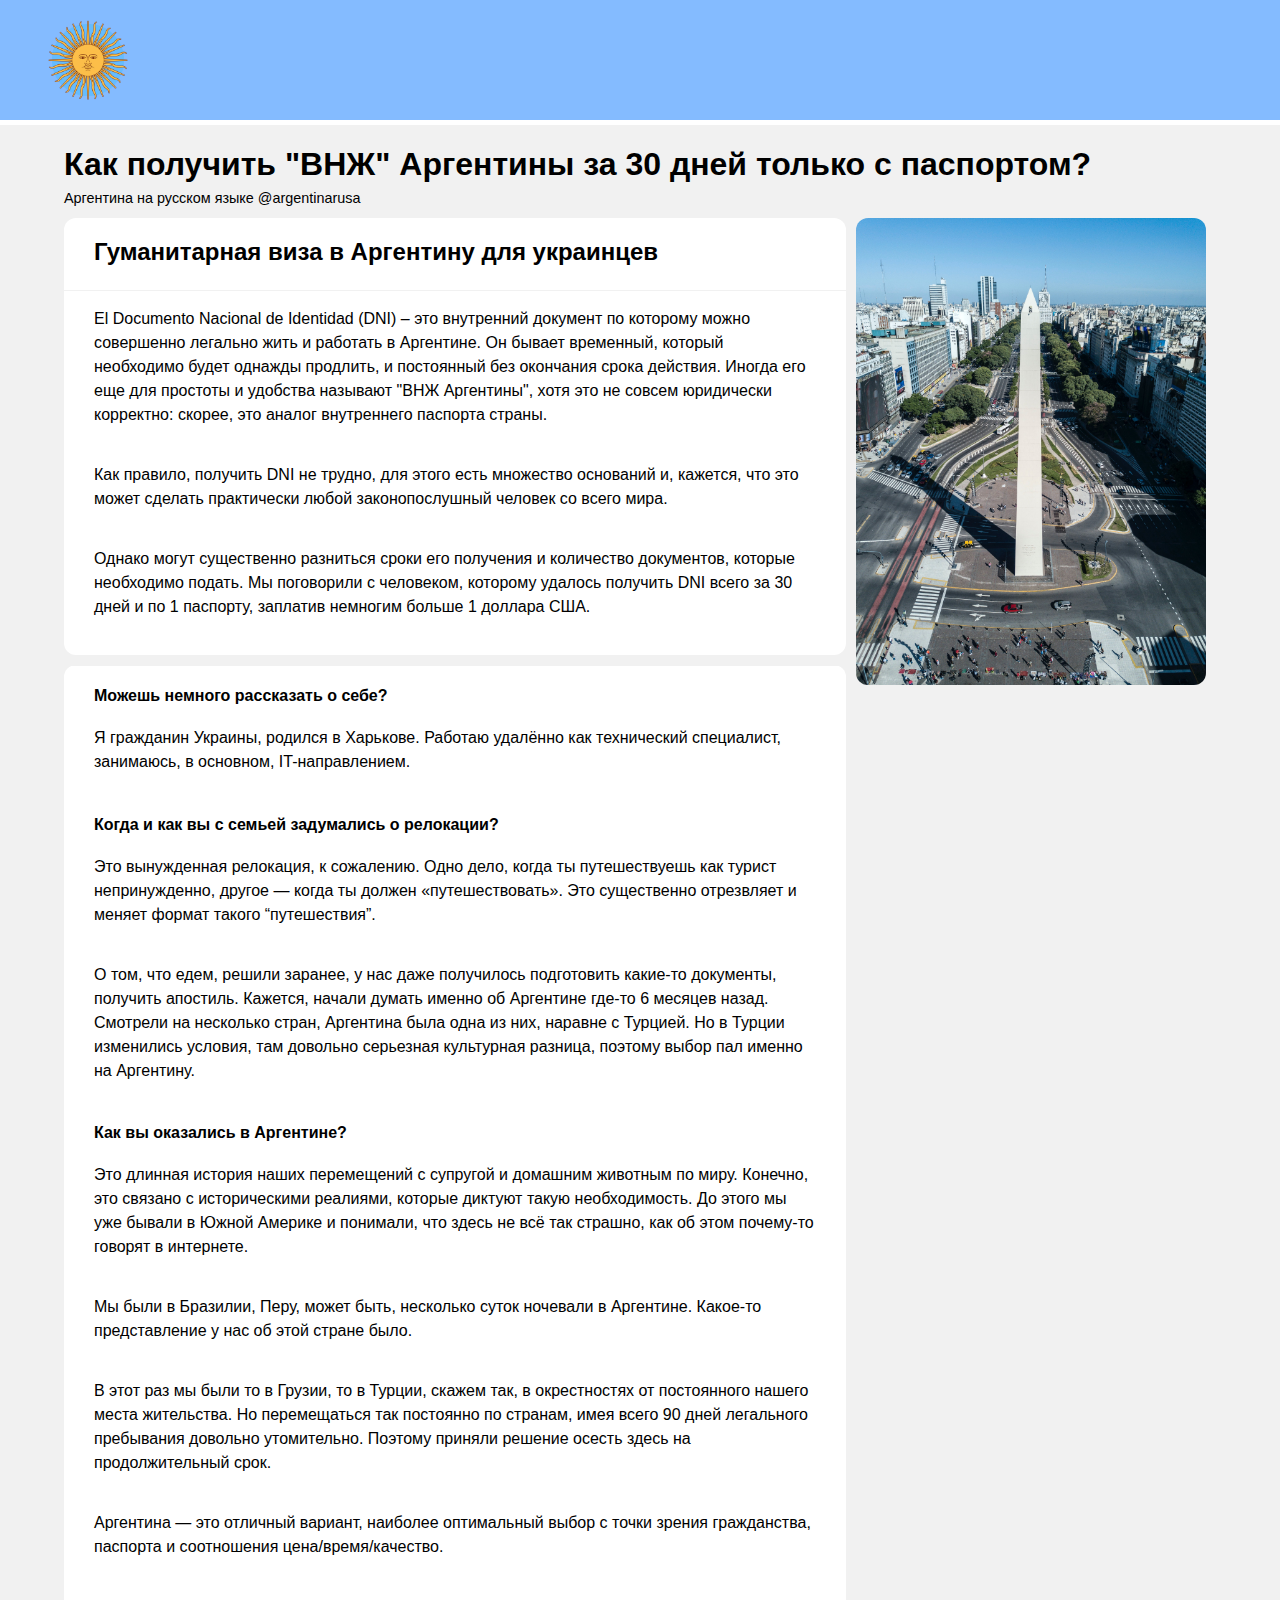
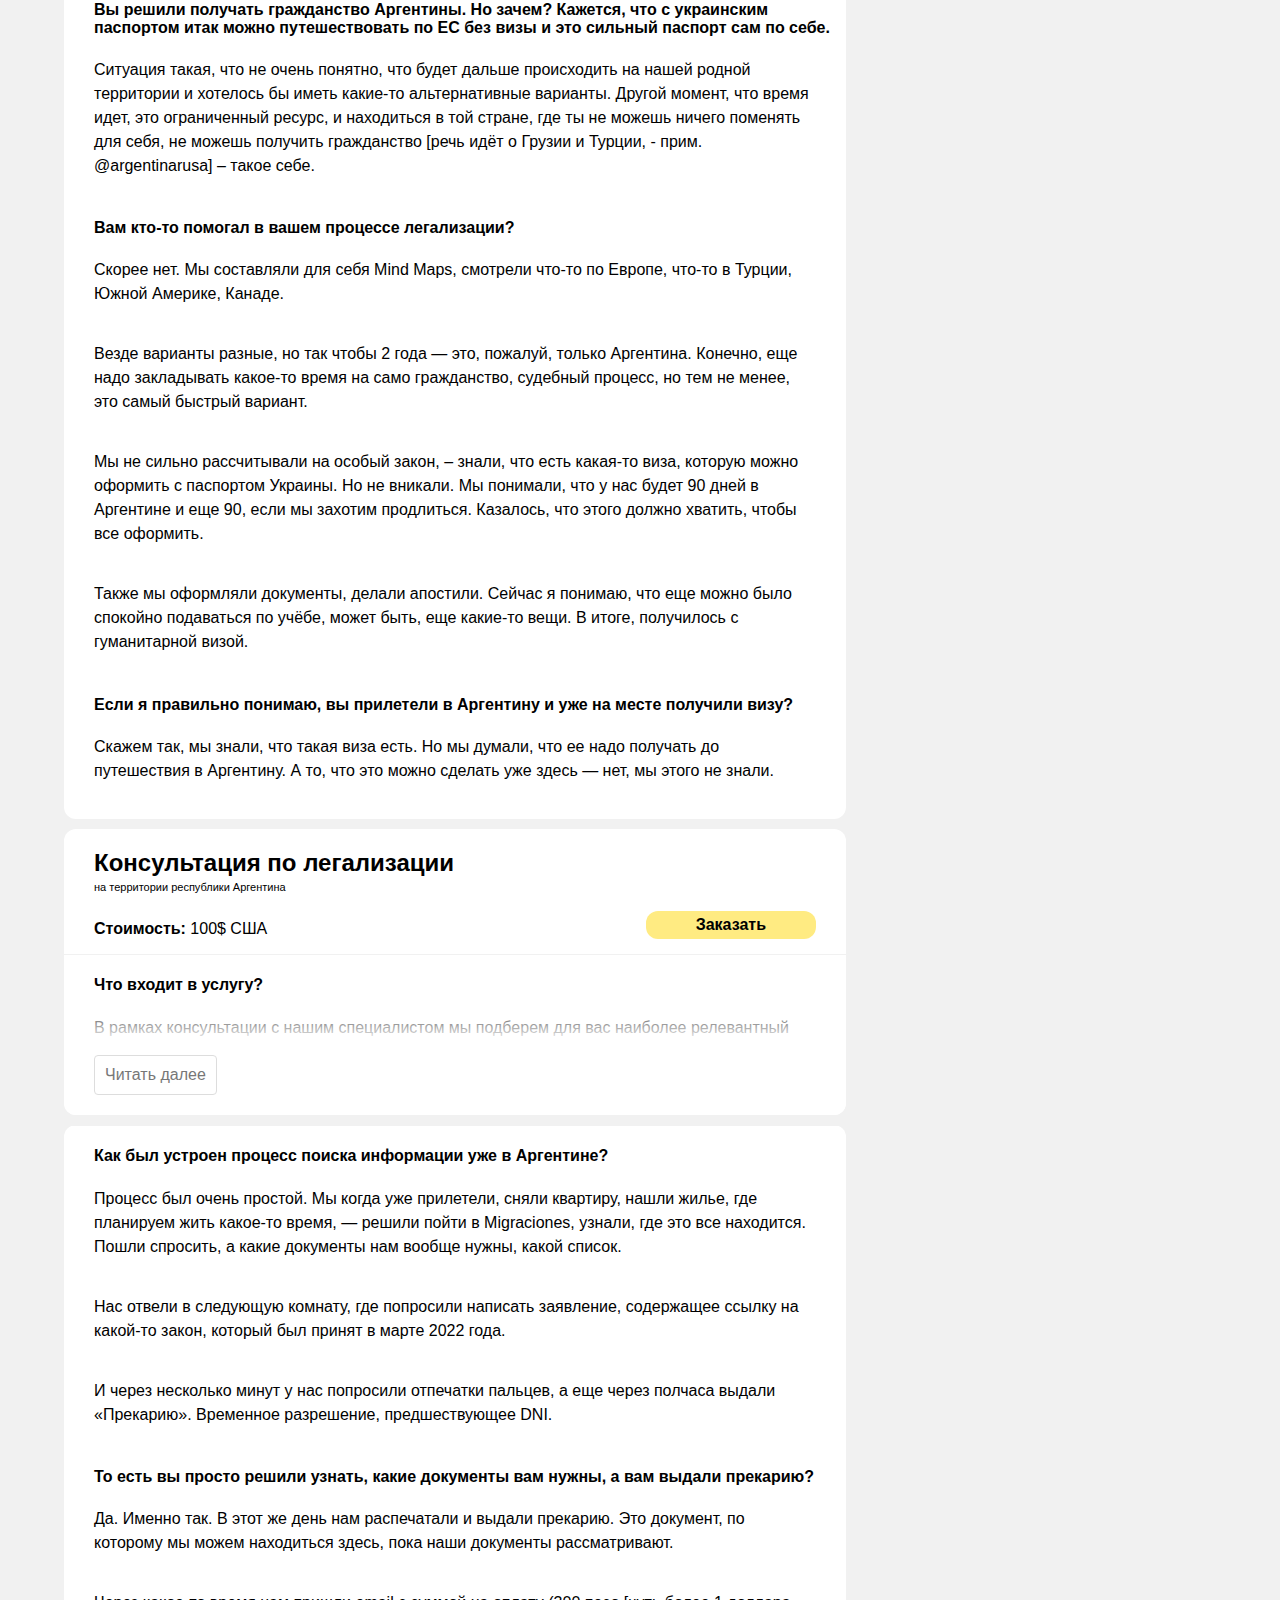
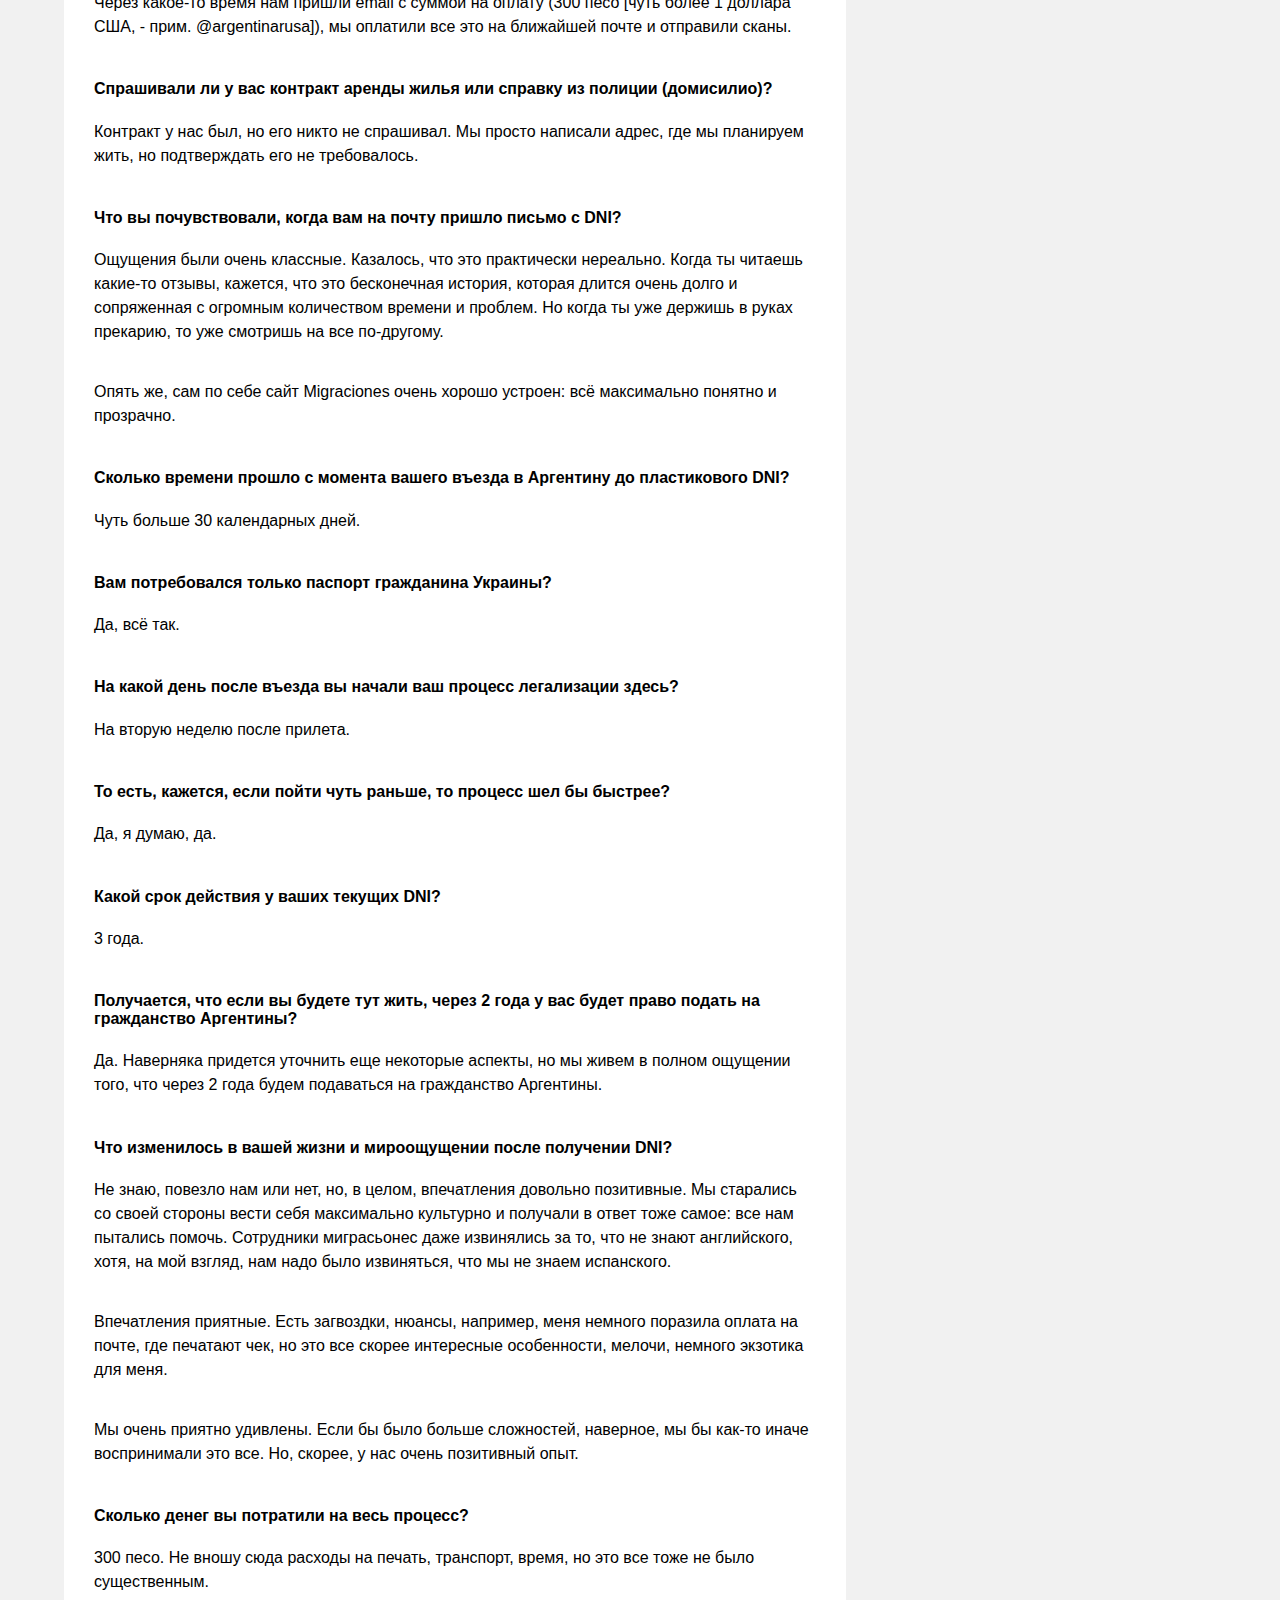
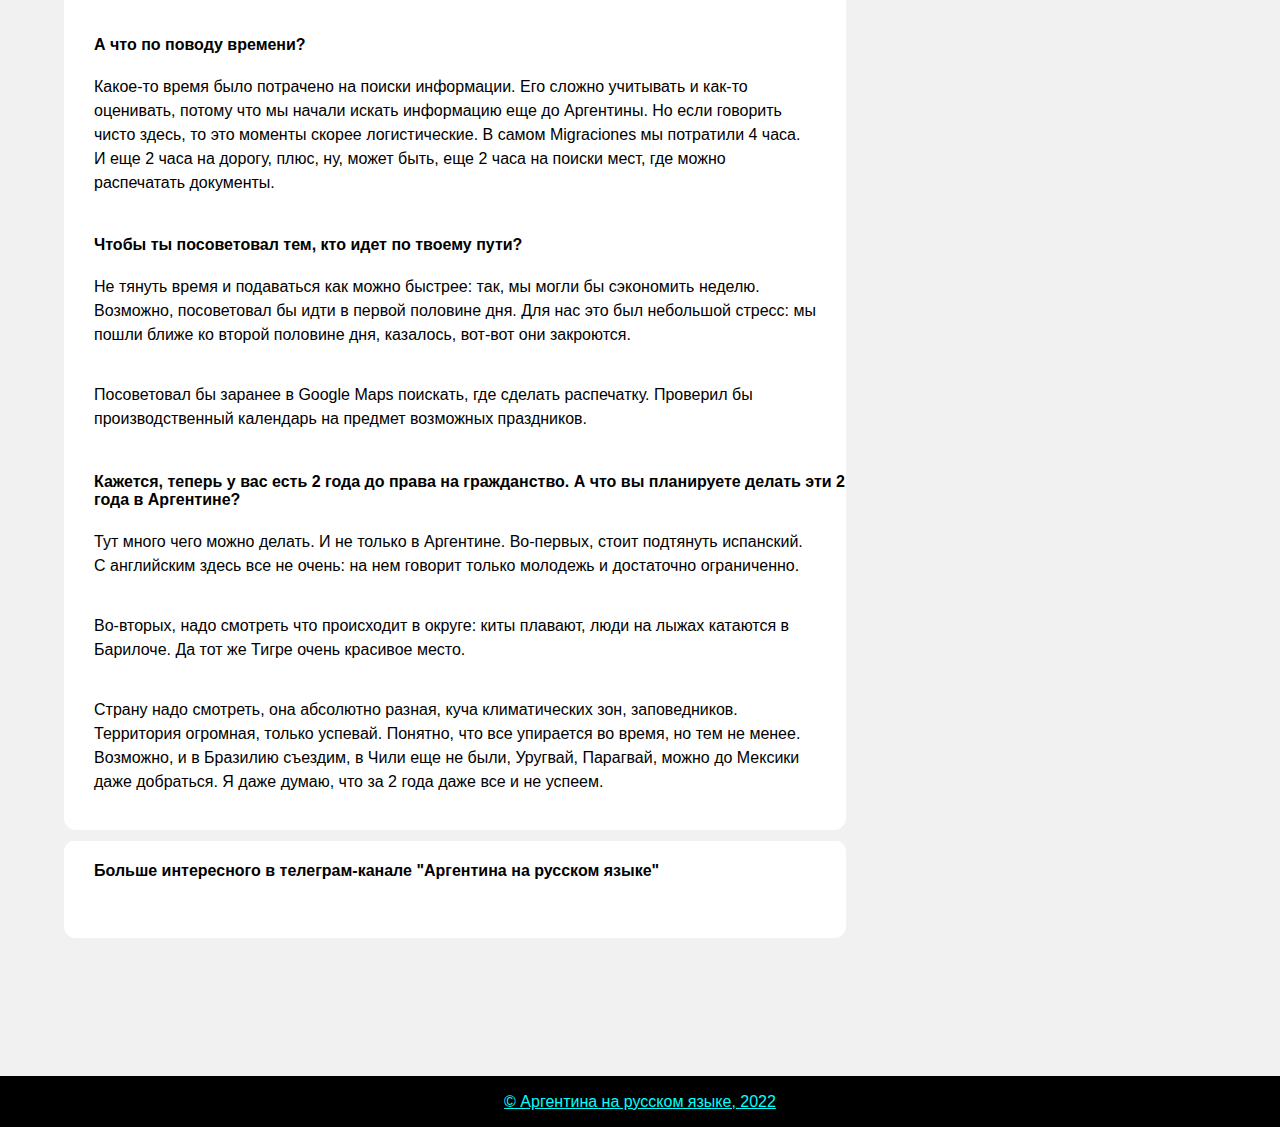
==== gumanitarnaya_visa_ukraina_argentina.html @ ec731e65 "Add files via upload" ====
<!DOCTYPE html>
<html lang="ru">
<head>
    <meta charset="UTF-8">
    <meta name="viewport" content="width=device-width, initian-scale=1.0">
    <meta name="description" content="Юридические услуги в Аргентине">
    <meta name="keywords" content="Аргентина, адвокат, гражданство, rentista">
    <title>Аргентина на русском языке: юридические услуги в Аргентине</title>
    <link rel="stylesheet" href="style.css">
    <link type="image/x-icon" href="img/favicon.ico" rel="shortcut icon">

    <!-- Yandex.Metrika counter -->
<script type="text/javascript" >
    (function(m,e,t,r,i,k,a){m[i]=m[i]||function(){(m[i].a=m[i].a||[]).push(arguments)};
    m[i].l=1*new Date();
    for (var j = 0; j < document.scripts.length; j++) {if (document.scripts[j].src === r) { return; }}
    k=e.createElement(t),a=e.getElementsByTagName(t)[0],k.async=1,k.src=r,a.parentNode.insertBefore(k,a)})
    (window, document, "script", "https://mc.yandex.ru/metrika/tag.js", "ym");
 
    ym(89564029, "init", {
         clickmap:true,
         trackLinks:true,
         accurateTrackBounce:true
    });
 </script>
 <noscript><div><img src="https://mc.yandex.ru/watch/89564029" style="position:absolute; left:-9999px;" alt="" /></div></noscript>
 <!-- /Yandex.Metrika counter -->

</head>

<body>
<header><img src="img/logo.png" alt="адвокат в Аргентине" class="logo"></header>


<main>

    <h1>Как получить "ВНЖ" Аргентины за 30 дней только с паспортом?<h1>
        <h2>Аргентина на русском языке @argentinarusa</h2>


<div class="grid">

    <div class="left_column">

      
        <div class="offer">
            <h3 class="title">Гуманитарная виза в Аргентину для украинцев</h3>
            <div class="description">
            <p class="description_content">El Documento Nacional de Identidad (DNI) – это внутренний документ по которому можно совершенно легально жить и работать в Аргентине. Он бывает временный, который необходимо будет однажды продлить, и постоянный без окончания срока действия. Иногда его еще для простоты и удобства называют "ВНЖ Аргентины", хотя это не совсем юридически корректно: скорее, это аналог внутреннего паспорта страны.

                <p class="description_content">Как правило, получить DNI не трудно, для этого есть множество оснований и, кажется, что это может сделать практически любой законопослушный человек со всего мира. </p>
                
                <p class="description_content">Однако могут существенно разниться сроки его получения и количество документов, которые необходимо подать. Мы поговорили с человеком, которому удалось получить DNI всего за 30 дней и по 1 паспорту, заплатив немногим больше 1 доллара США.</p> 
                
                </p>
               
            </div>
        </div>

        <div class="offer">

            <div class="description">
            <h4 class="description_title">Можешь немного рассказать о себе?</h4>
            <p class="description_content">
                Я гражданин Украины, родился в Харькове. Работаю удалённо как технический специалист, занимаюсь, в основном, IT-направлением. 
            </p>
            <h4 class="description_title">Когда и как вы с семьей задумались о релокации?</h4>

            <p class="description_content">Это вынужденная релокация, к сожалению. Одно дело, когда ты путешествуешь как турист непринужденно, другое — когда ты должен «путешествовать». Это существенно отрезвляет и меняет формат такого “путешествия”.</p>
            
            <p class="description_content">О том, что едем, решили заранее, у нас даже получилось подготовить какие-то документы, получить апостиль. Кажется, начали думать именно об Аргентине где-то 6 месяцев назад. Смотрели на несколько стран, Аргентина была одна из них, наравне с Турцией. Но в Турции изменились условия, там довольно серьезная культурная разница, поэтому выбор пал именно на Аргентину.</p> 
            
            <h4 class="description_title">Как вы оказались в Аргентине?</h4>
            
            <p class="description_content">Это длинная история наших перемещений с супругой и домашним животным по миру. Конечно, это связано с историческими реалиями, которые диктуют такую необходимость. До этого мы уже бывали в Южной Америке и понимали, что здесь не всё так страшно, как об этом почему-то говорят в интернете.</p>
            
            <p class="description_content">Мы были в Бразилии, Перу, может быть, несколько суток ночевали в Аргентине. Какое-то представление у нас об этой стране было.</p>
            
            <p class="description_content">В этот раз мы были то в Грузии, то в Турции, скажем так, в окрестностях от постоянного нашего места жительства. Но перемещаться так постоянно по странам, имея всего 90 дней легального пребывания довольно утомительно. Поэтому приняли решение осесть здесь на продолжительный срок.</p>
            
            <p class="description_content">Аргентина — это отличный вариант, наиболее оптимальный выбор с точки зрения гражданства, паспорта и соотношения цена/время/качество.</p> 
            
            <h4 class="description_title">Вы решили получать гражданство Аргентины. Но зачем? Кажется, что с украинским паспортом итак можно путешествовать по ЕС без визы и это сильный паспорт сам по себе.</h4>
            
            <p class="description_content">Ситуация такая, что не очень понятно, что будет дальше происходить на нашей родной территории и хотелось бы иметь какие-то альтернативные варианты. Другой момент, что время идет, это ограниченный ресурс, и находиться в той стране, где ты не можешь ничего поменять для себя, не можешь получить гражданство [речь идёт о Грузии и Турции, - прим. @argentinarusa] – такое себе.</p> 
            
            <h4 class="description_title">Вам кто-то помогал в вашем процессе легализации?</h4>
            
            <p class="description_content">Скорее нет. Мы составляли для себя Mind Maps, смотрели что-то по Европе, что-то в Турции, Южной Америке, Канаде.</p> 
            
            <p class="description_content">Везде варианты разные, но так чтобы 2 года — это, пожалуй, только Аргентина. Конечно, еще надо закладывать какое-то время на само гражданство, судебный процесс, но тем не менее, это самый быстрый вариант.</p>
            
            <p class="description_content">Мы не сильно рассчитывали на особый закон, – знали, что есть какая-то виза, которую можно оформить с паспортом Украины. Но не вникали. Мы понимали, что у нас будет 90 дней в Аргентине и еще 90, если мы захотим продлиться. Казалось, что этого должно хватить, чтобы все оформить.</p> 
            
            <p class="description_content">Также мы оформляли документы, делали апостили. Сейчас я понимаю, что еще можно было спокойно подаваться по учёбе, может быть, еще какие-то вещи. В итоге, получилось с гуманитарной визой.</p> 
            
            <h4 class="description_title">Если я правильно понимаю, вы прилетели в Аргентину и уже на месте получили визу?</h4>
            
            <p class="description_content">Скажем так, мы знали, что такая виза есть. Но мы думали, что ее надо получать до путешествия в Аргентину. А то, что это можно сделать уже здесь — нет, мы этого не знали.</p>
            </div>
        </div>

        <div class="offer">

            <h3 class="title">Консультация по легализации</h3>
            <p class="subtitle">на территории республики Аргентина</p>
            <p class="price"><b>Стоимость: </b>100$ США</p>
            <button class="button" onclick="document.location='https://wa.me/5491166577673?text=Добрый день, я хочу заказать консультацию по релокации в Аргентину.'">Заказать</button>

            <div class="description"> 
                <div class="holder">
                    <input type="checkbox" class="read-more-checker" id="read-more-checker" />
                    <div class="limited l-100">
                        <h4 class="description_title">Что входит в услугу?</h4>
                        <p class="description_content">В рамках консультации с нашим специалистом мы подберем для вас наиболее релевантный способ получения резиденции или гражданства на территории Аргентины, ответим на ваши вопросы.</p> 
                        <p class="description_content"><b>Время консультации:</b> 40 минут</p>
                        <p class="description_content"><b>Формат консультации:</b> Zoom-встреча</p> 
                        <p class="description_content"><b>Почему консультация стоит денег и как происходит оплата?</b></p>
                        <p class="description_content">Как правило, нам необходимо детально разобраться в вашем конкретном случае, понять, какие у вас есть возможности для легализации в Аргентине и какие способы будут наиболее оптимальными именно в вашем случае.</p> 
                        <p class="description_content">На текущий момент существует более 15 способов получить резиденцию и затем претендовать на гражданство республики Аргентина. Каждый случай соответствует <a href="http://servicios.infoleg.gob.ar/infolegInternet/anexos/90000-94999/92016/texact.htm" target="_blank">закону Аргентины номер 25.871</a>. Среди них:</p>
                        <p class="description_content">- Легализация через резиденцию Rentista</p>
                        <p class="description_content">- Легализация по родам</p>
                        <p class="description_content">- Легализация по медицинским основаниям</p>
                        <p class="description_content">- Легализация по гуманитарным причинам</p>
                        <p class="description_content">- Легализация по беженству</p>
                        <p class="description_content">- Легализация лиц с наличием у них судимости</p>
                        <div class="bottom"></div>
                    </div>
                    <label for="read-more-checker" class="read-more-button"></label>
                </div>
            </div>
        </div>

        
        <div class="offer">

            <div class="description">
            <h4 class="description_title">Как был устроен процесс поиска информации уже в Аргентине?
            </h4>
            <p class="description_content">
                Процесс был очень простой. Мы когда уже прилетели, сняли квартиру, нашли жилье, где планируем жить какое-то время, — решили пойти в Migraciones, узнали, где это все находится. Пошли спросить, а какие документы нам вообще нужны, какой список. 
            </p>
            <p class="description_content">
                Нас отвели в следующую комнату, где попросили написать заявление, содержащее ссылку на какой-то закон, который был принят в марте 2022 года.
            </p>
            <p class="description_content">
                И через несколько минут у нас попросили отпечатки пальцев, а еще через полчаса выдали «Прекарию». Временное разрешение, предшествующее DNI.
            </p>
            <h4 class="description_title">
                То есть вы просто решили узнать, какие документы вам нужны, а вам выдали прекарию?
            </h4>
            <p class="description_content">
                Да. Именно так. В этот же день нам распечатали и выдали прекарию. Это документ, по которому мы можем находиться здесь, пока наши документы рассматривают.
            </p>
            <p class="description_content">
                Через какое-то время нам пришли email с суммой на оплату (300 песо [чуть более 1 доллара США, - прим. @argentinarusa]), мы оплатили все это на ближайшей почте и отправили сканы.
            </p>
            <h4 class="description_title">
                Спрашивали ли у вас контракт аренды жилья или справку из полиции (домисилио)?
            </h4>
            <p class="description_content">
                Контракт у нас был, но его никто не спрашивал. Мы просто написали адрес, где мы планируем жить, но подтверждать его не требовалось. 
            </p>
            <h4 class="description_title">
                Что вы почувствовали, когда вам на почту пришло письмо с DNI?
            </h4>
            <p class="description_content">
                Ощущения были очень классные. Казалось, что это практически нереально. Когда ты читаешь какие-то отзывы, кажется, что это бесконечная история, которая длится очень долго и сопряженная с огромным количеством времени и проблем. Но когда ты уже держишь в руках прекарию, то уже смотришь на все по-другому. 
            </p>
            <p class="description_content">
                Опять же, сам по себе сайт Migraciones очень хорошо устроен: всё максимально понятно и прозрачно. 
            </p>
            <h4 class="description_title">
                Сколько времени прошло с момента вашего въезда в Аргентину до пластикового DNI?
            </h4>
            <p class="description_content">
                Чуть больше 30 календарных дней.
            </p>
            <h4 class="description_title">
                Вам потребовался только паспорт гражданина Украины?
            </h4>
            <p class="description_content">
                Да, всё так.
            </p>
            <h4 class="description_title">
                На какой день после въезда вы начали ваш процесс легализации здесь?
            </h4>
            <p class="description_content">
                На вторую неделю после прилета.
            </p>
            <h4 class="description_title">
                То есть, кажется, если пойти чуть раньше, то процесс шел бы быстрее?
            </h4>
            <p class="description_content">
                Да, я думаю, да.
            </p>
            <h4 class="description_title">
                Какой срок действия у ваших текущих DNI?
            </h4>
            <p class="description_content">
                3 года.
            </p>
            <h4 class="description_title">
                Получается, что если вы будете тут жить, через 2 года у вас будет право подать на гражданство Аргентины?
            </h4>
            <p class="description_content">
                Да. Наверняка придется уточнить еще некоторые аспекты, но мы живем в полном ощущении того, что через 2 года будем подаваться на гражданство Аргентины.
            </p>
            <h4 class="description_title">
                Что изменилось в вашей жизни и мироощущении после получении DNI?
            </h4>
            <p class="description_content">
                Не знаю, повезло нам или нет, но, в целом, впечатления довольно позитивные. Мы старались со своей стороны вести себя максимально культурно и получали в ответ тоже самое: все нам пытались помочь. Сотрудники миграсьонес даже извинялись за то, что не знают английского, хотя, на мой взгляд, нам надо было извиняться, что мы не знаем испанского. 
            </p>
            <p class="description_content">
                Впечатления приятные. Есть загвоздки, нюансы, например, меня немного поразила оплата на почте, где печатают чек, но это все скорее интересные особенности, мелочи, немного экзотика для меня. 
            </p>
            <p class="description_content">
                Мы очень приятно удивлены. Если бы было больше сложностей, наверное, мы бы как-то иначе воспринимали это все. Но, скорее, у нас очень позитивный опыт.
            </p>
            <h4 class="description_title">
                Сколько денег вы потратили на весь процесс?
            </h4>
            <p class="description_content">
                300 песо. Не вношу сюда расходы на печать, транспорт, время, но это все тоже не было существенным. 
            </p>
            <h4 class="description_title">
                А что по поводу времени?
            </h4>
            <p class="description_content">
                Какое-то время было потрачено на поиски информации. Его сложно учитывать и как-то оценивать, потому что мы начали искать информацию еще до Аргентины. Но если говорить чисто здесь, то это моменты скорее логистические. В самом Migraciones мы потратили 4 часа. И еще 2 часа на дорогу, плюс, ну, может быть, еще 2 часа на поиски мест, где можно распечатать документы.
            </p>
            <h4 class="description_title">
                Чтобы ты посоветовал тем, кто идет по твоему пути?
            </h4>
            <p class="description_content">
                Не тянуть время и подаваться как можно быстрее: так, мы могли бы сэкономить неделю. Возможно, посоветовал бы идти в первой половине дня. Для нас это был небольшой стресс: мы пошли ближе ко второй половине дня, казалось, вот-вот они закроются. 
            </p>
            <p class="description_content">
                Посоветовал бы заранее в Google Maps поискать, где сделать распечатку. Проверил бы производственный календарь на предмет возможных праздников. 
            </p>
            <h4 class="description_title">
                Кажется, теперь у вас есть 2 года до права на гражданство. А что вы планируете делать эти 2 года в Аргентине?
            </h4>
            <p class="description_content">
                Тут много чего можно делать. И не только в Аргентине. Во-первых, стоит подтянуть испанский. С английским здесь все не очень: на нем говорит только молодежь и достаточно ограниченно. 
            </p>
            <p class="description_content">
                Во-вторых, надо смотреть что происходит в округе: киты плавают, люди на лыжах катаются в Барилоче. Да тот же Тигре очень красивое место. 
            </p>
            <p class="description_content">
                Страну надо смотреть, она абсолютно разная, куча климатических зон, заповедников. Территория огромная, только успевай. Понятно, что все упирается во время, но тем не менее. Возможно, и в Бразилию съездим, в Чили еще не были, Уругвай, Парагвай, можно до Мексики даже добраться. Я даже думаю, что за 2 года даже все и не успеем. 
            </p>
            </div>
        </div>

        <div class="offer">

            <div class="description">
            <h4 class="description_title">Больше интересного в телеграм-канале "Аргентина на русском языке"</h4>
            <p class="description_content">
                <script async src="https://telegram.org/js/telegram-widget.js?21" data-telegram-discussion="argentinarusa/254" data-comments-limit="3" data-colorful="1" data-color="D6D6D6"></script>
            </p>
        
            </div>
        </div>


    </div>

    <div class="right_column">
        <img src="img/argentina_obelisk.jpg" class="image">
    </div>

</div>

</main>



<footer>
    <p><a href="https://t.me/+hdoxjYspNi9jYWQy">© Аргентина на русском языке, 2022</a></p>
</footer>

</body>    
</html>
---- style.css ----
body {
    padding: 0;
    margin: 0;
    font-family: 'Roboto', sans-serif;
    background-color:#F1F1F1;   
}

a {
    color:cyan;
}

.logo {
    width: 80px;
    height: 80px;
    padding-top: 20px;
    padding-left: 48px;
    padding-bottom: 20px;
}

header {
    background-color: #84BBFF;
    height: 120px;
    border-bottom: white solid 5px;
}

main {
    padding-left: 5%;
    padding-right: 5%;
    margin-bottom: 10%;
}

h2 {
    font-size: 0.9rem;
    font-weight: 200;
    margin-top: -15px;
}

.grid {
    display: grid;
    grid-template-columns: fit-content(865px) 360px;
    column-gap: 10px;
    max-width: 1200px;
}

@media (max-width: 1200px) {
	.grid {
		grid-template-columns: fit-content(865px) 360px;
	} 
}

@media (max-width: 992px) {
	.grid {
        grid-template-columns: fit-content(600px) 360px;

	} 
}

@media (max-width: 767px) {
	.grid {
		max-width: 640px;
	} 
    .right_column {
        visibility: hidden;
        display: none;
    }
}


.offer {
    display: grid;
    grid-template-areas: "title title"
                         "subtitle subtitle"
                         "price button"
                         "description description";
    background-color: white;
    border-radius: 12px;
    margin-bottom: 10px;
}



.button {
    grid-area: button;
    display: inline-block;
    border: none;
    border-radius: 12px;
    background-color: #FFEB82;
    color: black;
    text-decoration: none;
    font-weight: bold;
    font-size: 1rem;
    font-family: inherit;
    margin-bottom: 15px;
    margin-right: 30px;
    margin-left:auto;
    margin-top: auto;
    padding-left: 50px;
    padding-right: 50px;
    padding-top: 5px;
    padding-bottom: 5px;
}

.title {
    grid-area: title;
    font-weight: bold;
    font-size: 24px;
    margin-top: 20px;
    margin-left: 30px;

}

.subtitle {
    grid-area: subtitle;
    font-size: 11px;
    margin-top: -20px;
    margin-left: 30px;
}

.price {
    grid-area: price;
    margin-left: 30px;
    margin-top: 16px;
    margin-bottom: 16px;
}

.description {
    grid-area: description;
    border-top: 1px solid #F1F1F1;
}

.description_title {
    padding-left: 30px;
}

.description_content {
    padding-left: 30px;
    padding-bottom: 20px;
    padding-right: 30px;
    line-height: 1.5;
}

.note {
    background-color: #FFF5D2;
    color:#626262;
    border-radius: 12px;
    min-width: 350px;
    padding-top: 0.5px;
    padding-bottom: 0.5px;
    margin: auto;
    margin-bottom: 10px;

}

.note_text {
    margin-left: 30px;
    margin-right: 30px;
    line-height: 1.5;
}

.image {
    position: sticky;
    top: 10px;
    border-radius: 12px;
    width: 350px;
}


footer {
    background-color: black;
    color: #8C8C8C;
    height: 40px;
    text-align: center;
    vertical-align: middle;
    padding-top: 1px;
    padding-bottom: 10px;
}

.holder {
    background: #ffffff;
    width: 100%;
    border-radius: 12px;
  }
  /* Styles for text box with more button */
  .limited {
    max-height: 400px;
    overflow: hidden;
    position: relative;
  }
  .limited.l-100 {
    max-height: 100px;
  }
  /* Add your sizes for text box */
  .limited.l-300 {
    max-height: 300px;
  }
  .limited .bottom {
    position: absolute;
    bottom: 0;
    background: linear-gradient(
      to bottom,
      rgba(255, 255, 255, 0),
      rgba(255, 255, 255, 1) 80%
    );
    width: 100%;
    height: 60px;
    opacity: 1;
    transition: 0.3s;
  }
  .read-more-checker {
    opacity: 0;
    position: absolute;
  }
  .read-more-checker:checked ~ .limited {
    max-height: none;
  }
  .read-more-checker:checked ~ .limited .bottom {
    opacity: 0;
    transition: 0.3s;
  }
  .read-more-checker ~ .read-more-button:before {
    content: "Читать далее";
  }
  .read-more-checker:checked ~ .read-more-button:before {
    content: "Скрыть";
  }
  .read-more-button {
    cursor: pointer;
    display: inline-block;
 
    padding: 10px;
    margin-left: 30px;
    margin-bottom: 20px;
    color: #777;
    border: 1px solid #ddd;
    border-radius: 4px;
  }
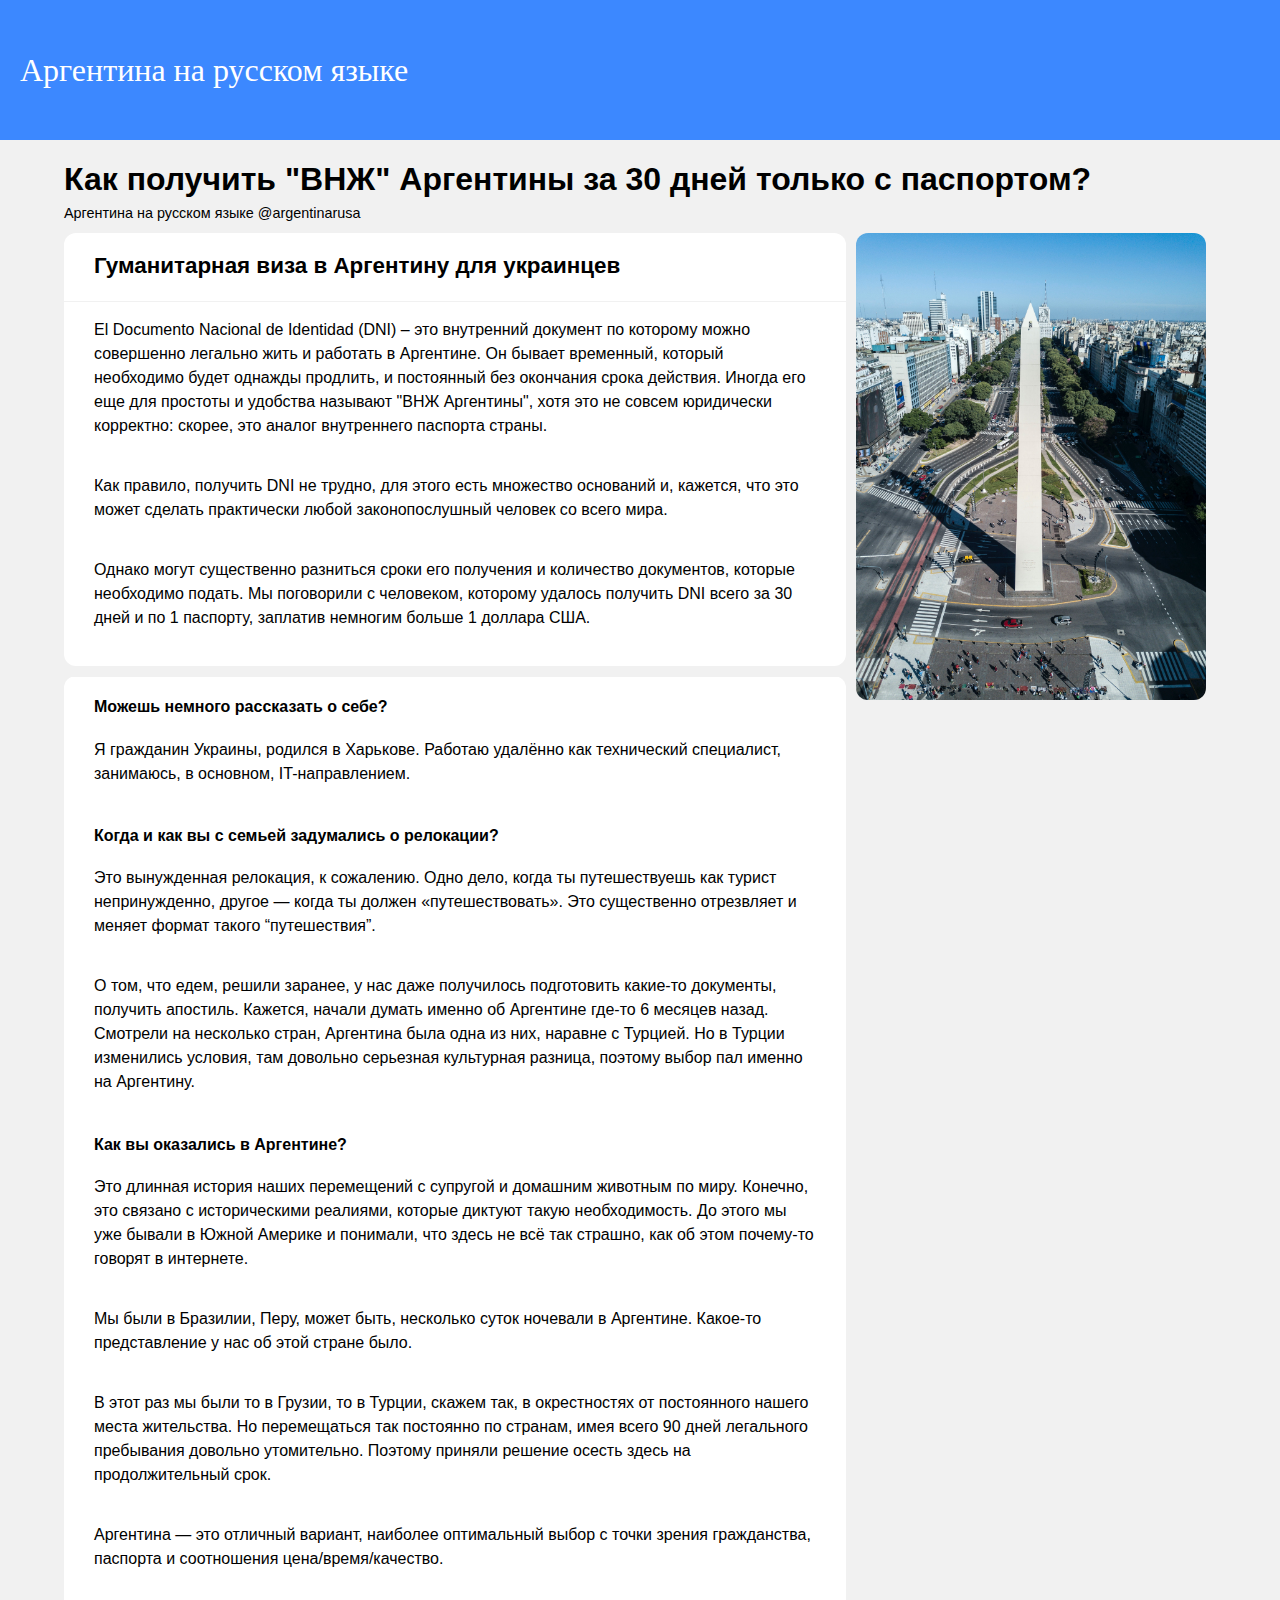
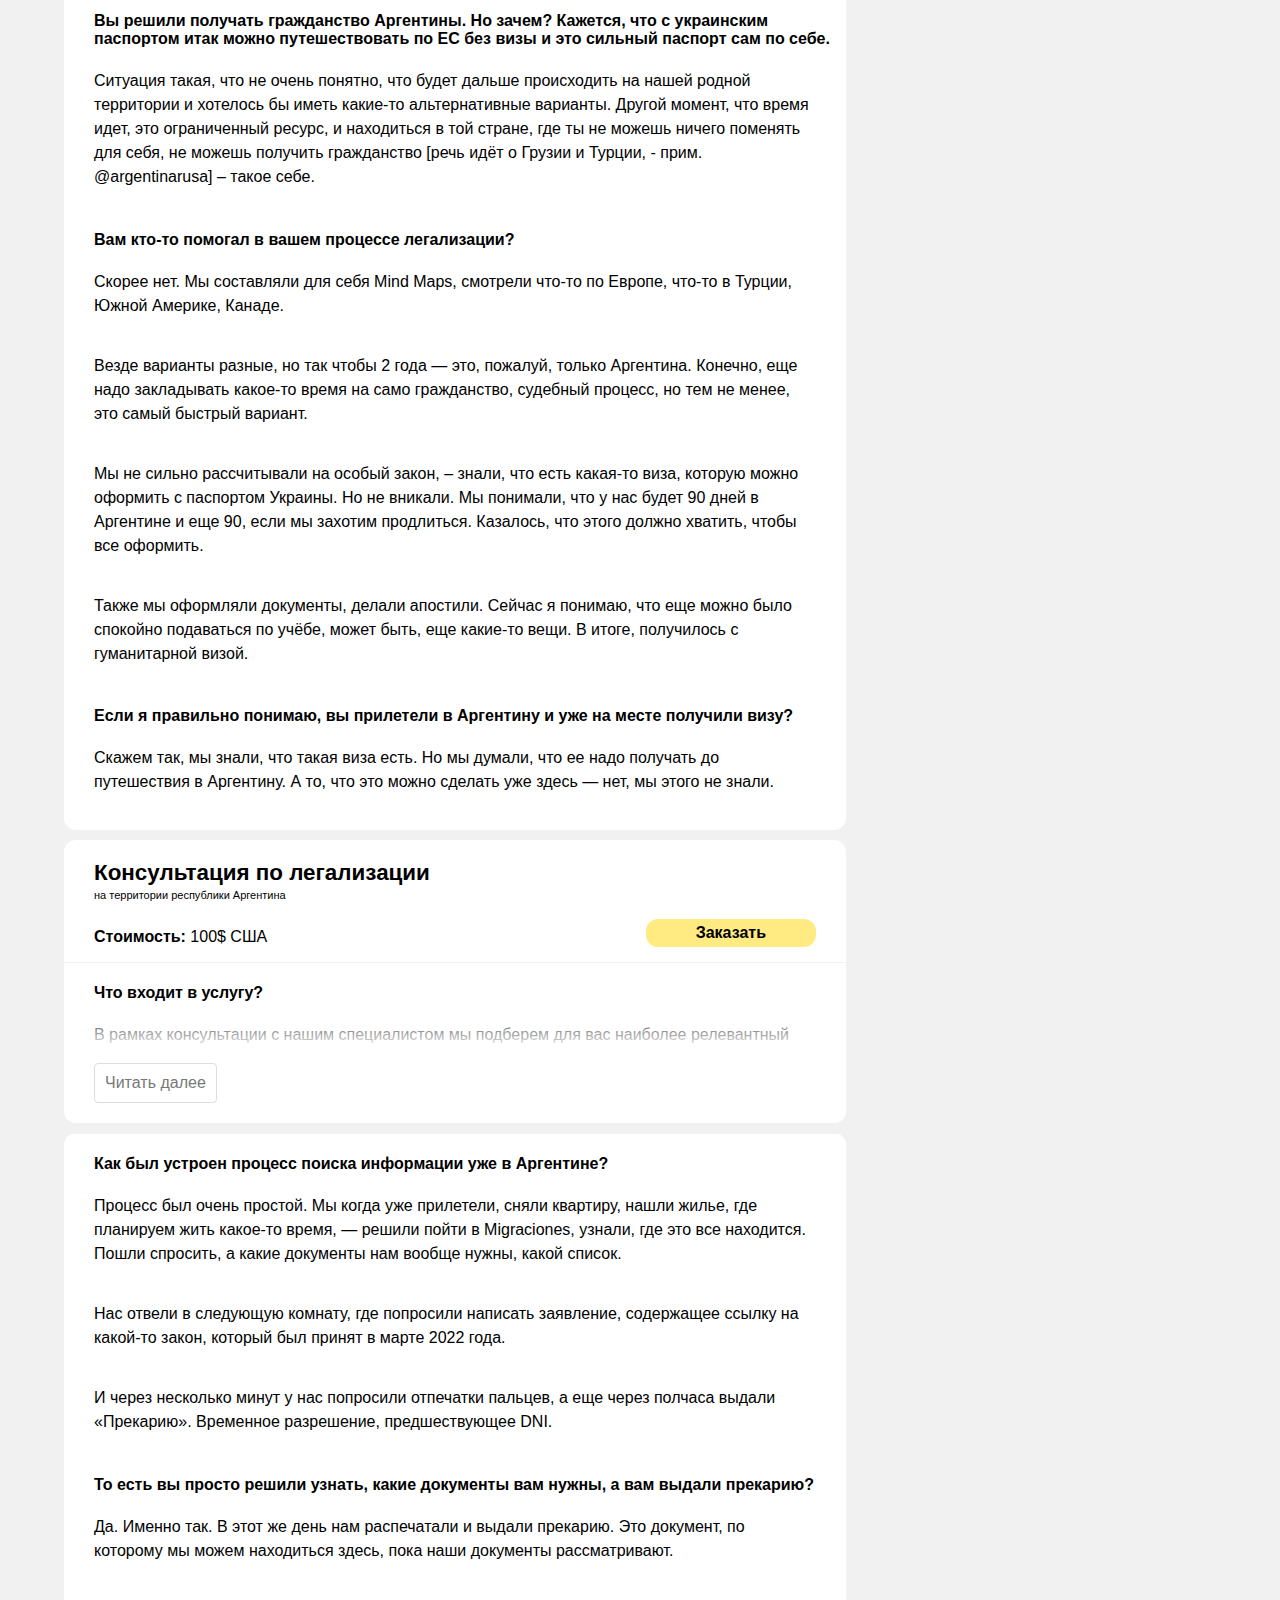
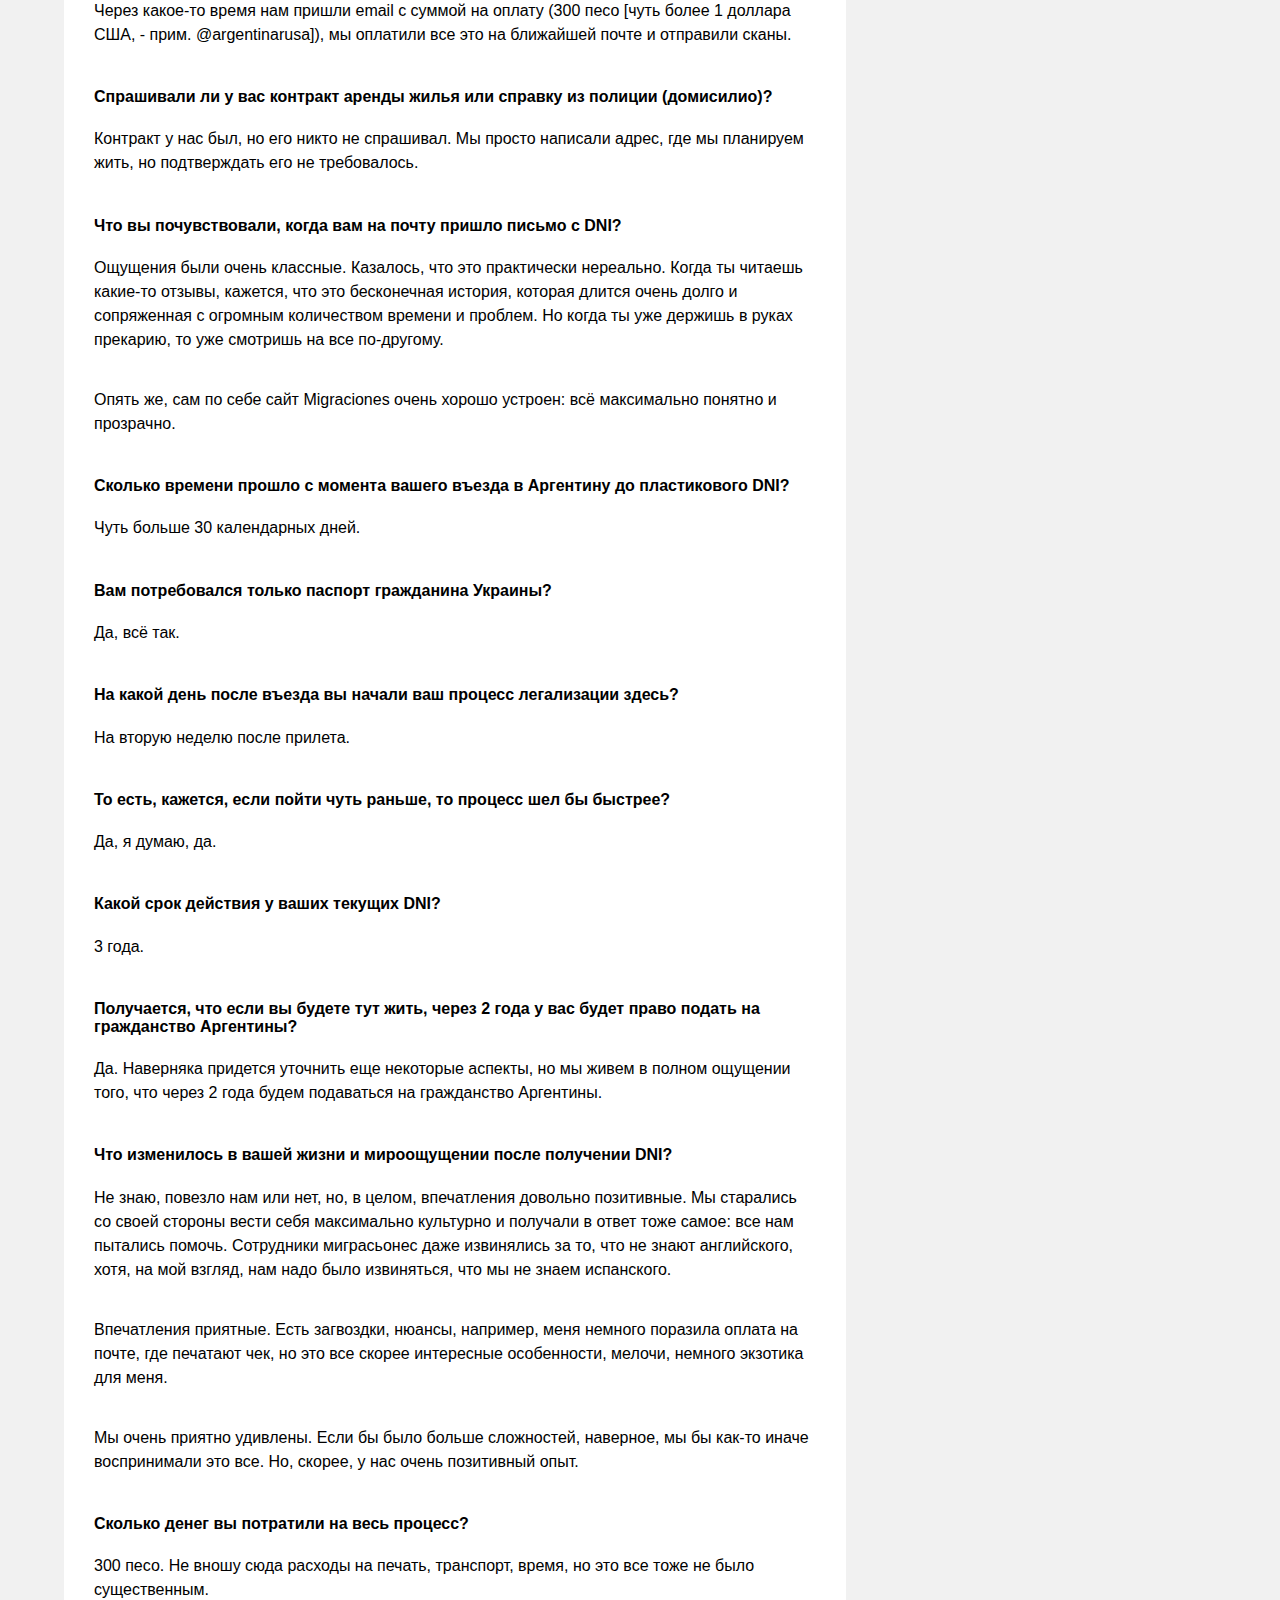
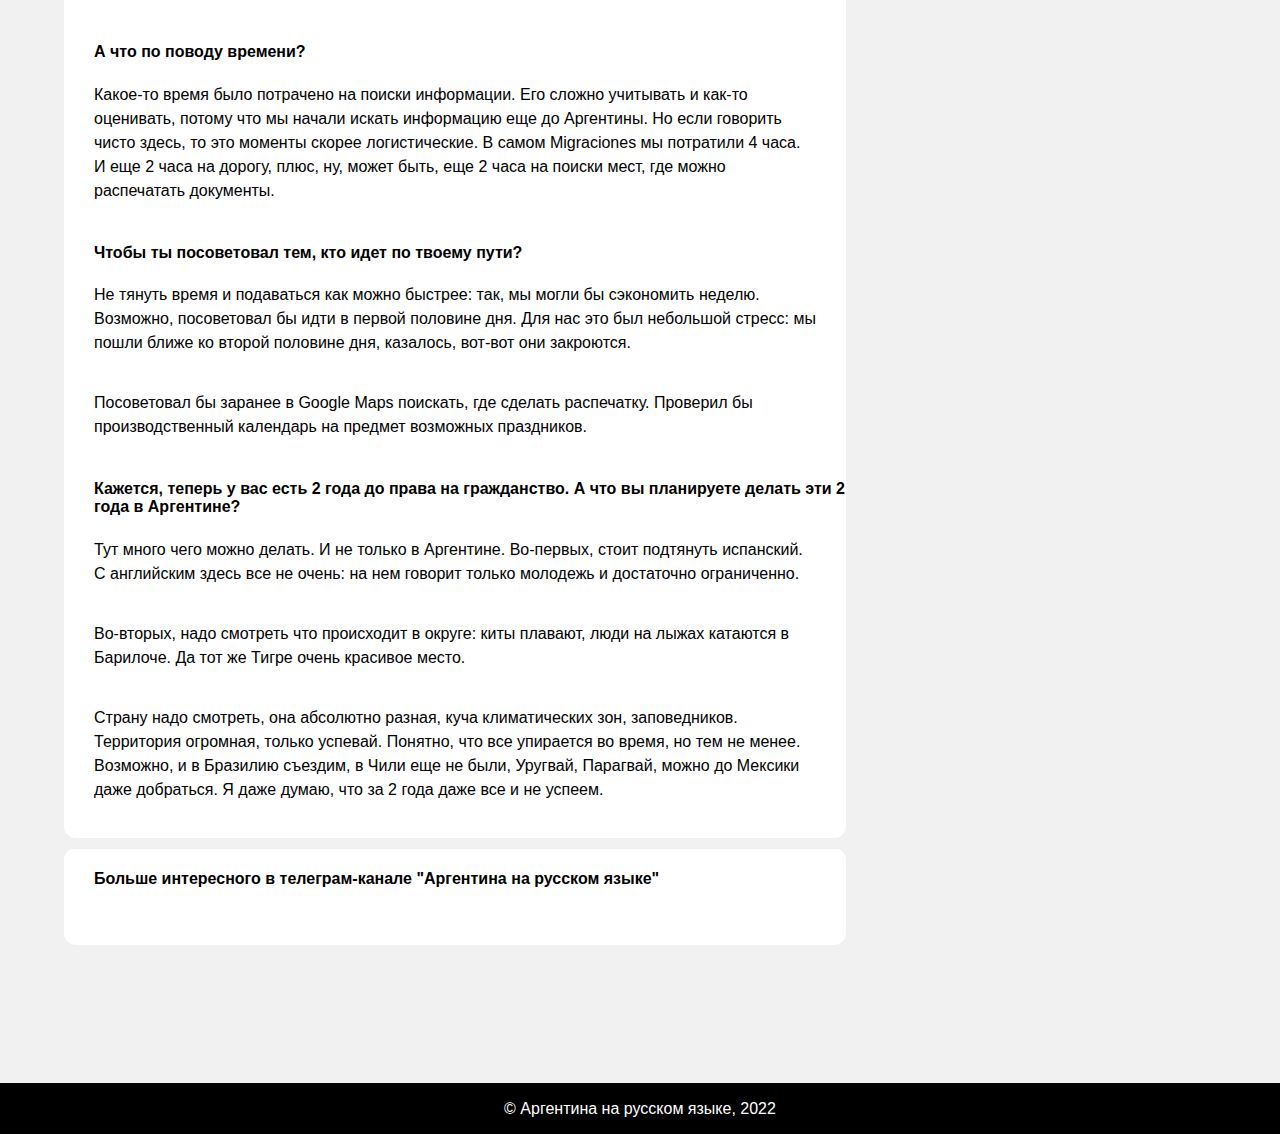
==== commit ed7a2d3d: "Add files via upload" ====
--- a/gumanitarnaya_visa_ukraina_argentina.html
+++ b/gumanitarnaya_visa_ukraina_argentina.html
@@ -29,13 +29,25 @@
 </head>
 
 <body>
-<header><img src="img/logo.png" alt="адвокат в Аргентине" class="logo"></header>
-
+    <header>
+
+        <div class="header_section">
+    <div class="index_area"><div class="index"><a href="index.html">Аргентина на русском языке</a></div></div>
+    </div>
+    
+    <div class="header_section">
+        <!--
+    <div class="header_item"><img src="img/gb.svg" alt="english version"></div>
+    <div class="header_item"><img src="img/ru.svg" alt="русская версия"></div>
+        -->
+    </div>
+    
+    </header>
 
 <main>
 
-    <h1>Как получить "ВНЖ" Аргентины за 30 дней только с паспортом?<h1>
-        <h2>Аргентина на русском языке @argentinarusa</h2>
+<h1>Как получить "ВНЖ" Аргентины за 30 дней только с паспортом?</h1>
+<h2>Аргентина на русском языке @argentinarusa</h2>
 
 
 <div class="grid">
--- a/style.css
+++ b/style.css
@@ -6,21 +6,51 @@
 }
 
 a {
-    color:cyan;
-}
-
-.logo {
-    width: 80px;
-    height: 80px;
-    padding-top: 20px;
-    padding-left: 48px;
-    padding-bottom: 20px;
-}
+  outline: none;
+  text-decoration: none;
+  color:rgb(255, 255, 255);
+}
+a:visited {
+  text-decoration: none;
+  outline: none;
+  color:rgb(255, 255, 255);
+}
+
+.description_content a {
+  color:rgb(45, 0, 158);
+  font-weight: bold;
+}
+
 
 header {
-    background-color: #84BBFF;
-    height: 120px;
-    border-bottom: white solid 5px;
+  display: flex;
+  justify-content: space-between;
+  padding: 10px;
+  background: rgb(60,136,255);
+  height: 120px;
+  min-width: 400px;
+}
+
+.header_section {
+  display: flex;
+  align-items: center;
+}
+
+.index {
+  padding: 10px;
+  font-family: 'Literata', serif;
+  font-weight: medium;
+  font-size: 2rem;
+  color: rgb(255, 255, 255);
+}
+
+
+
+.header_item {
+  padding: 10px 10px;
+  font-size: 20px;
+  margin-left: 5px;
+
 }
 
 main {
@@ -103,9 +133,10 @@
 .title {
     grid-area: title;
     font-weight: bold;
-    font-size: 24px;
+    font-size: 1.4em;
     margin-top: 20px;
     margin-left: 30px;
+    margin-right: 5px;
 
 }
 
@@ -141,7 +172,7 @@
 
 .note {
     background-color: #FFF5D2;
-    color:#626262;
+    color:#000000;
     border-radius: 12px;
     min-width: 350px;
     padding-top: 0.5px;
@@ -173,11 +204,11 @@
     vertical-align: middle;
     padding-top: 1px;
     padding-bottom: 10px;
+    min-width: 400px;
 }
 
 .holder {
     background: #ffffff;
-    width: 100%;
     border-radius: 12px;
   }
   /* Styles for text box with more button */
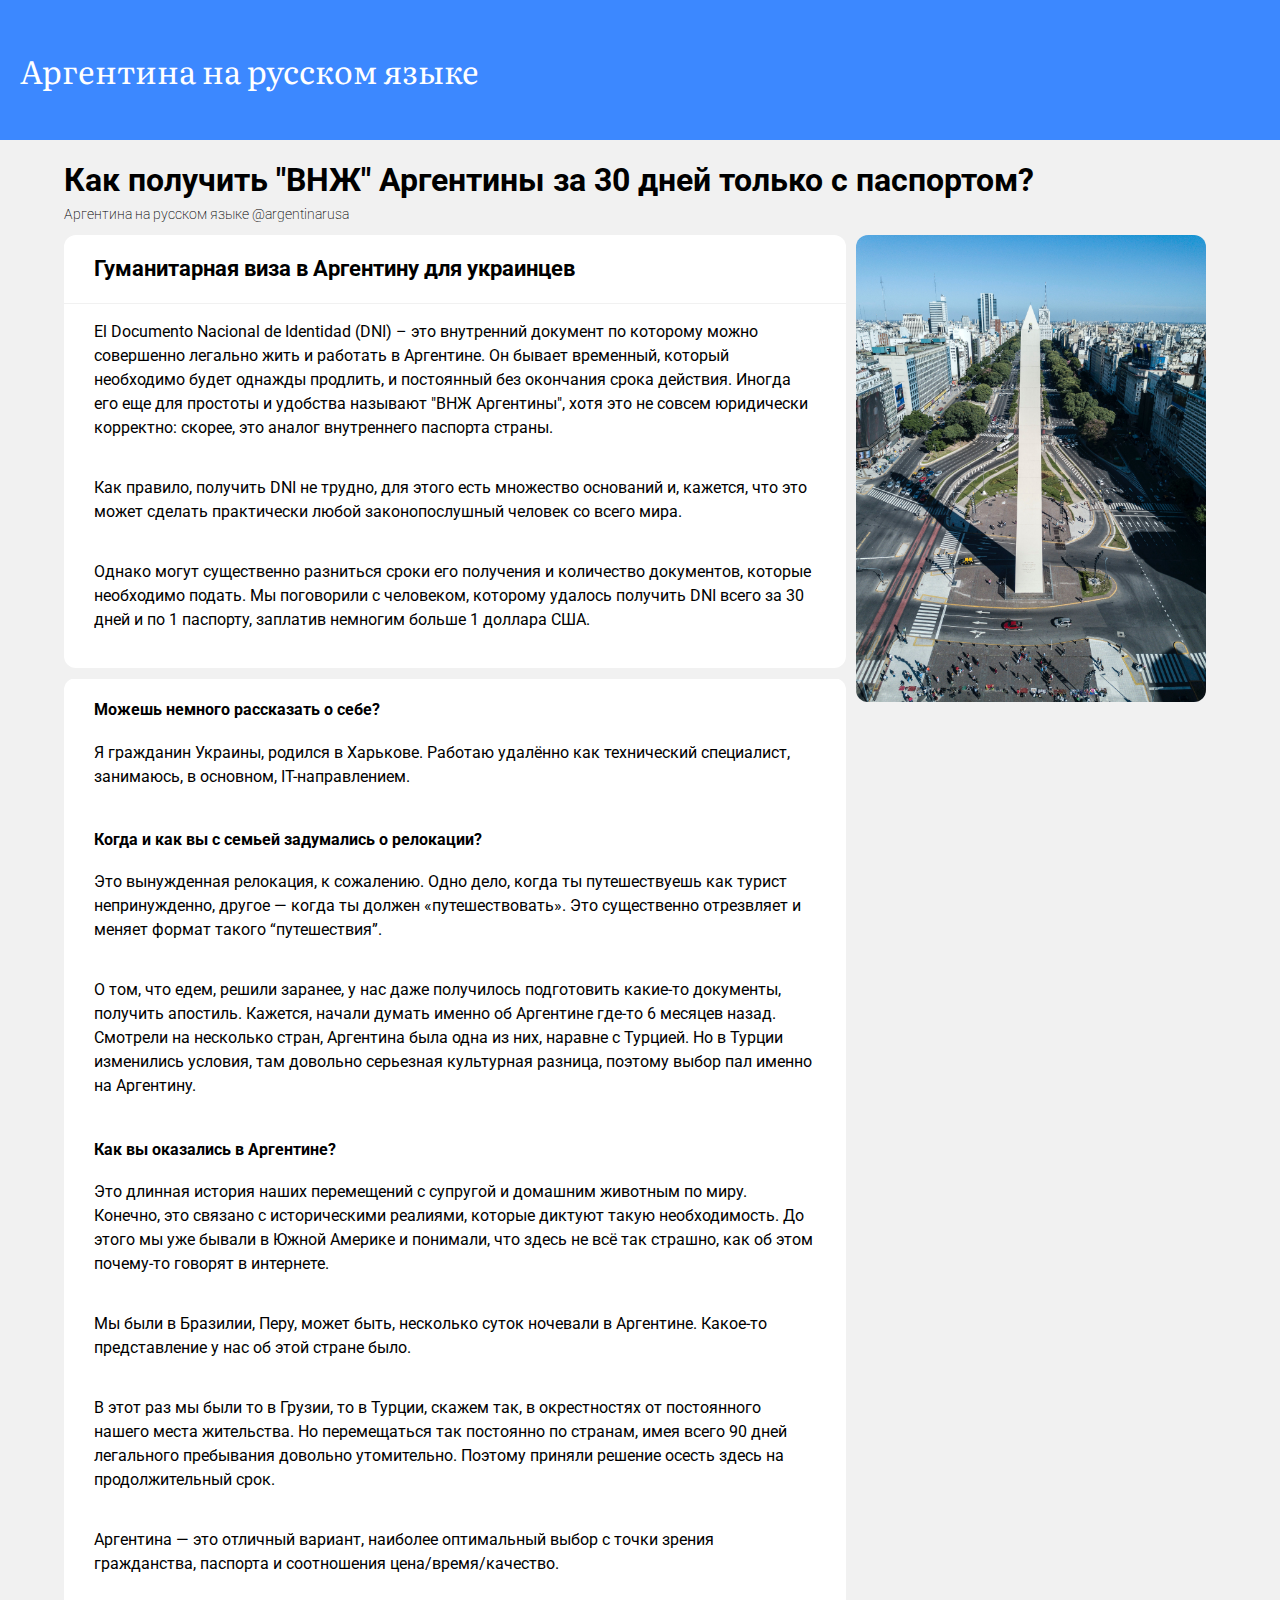
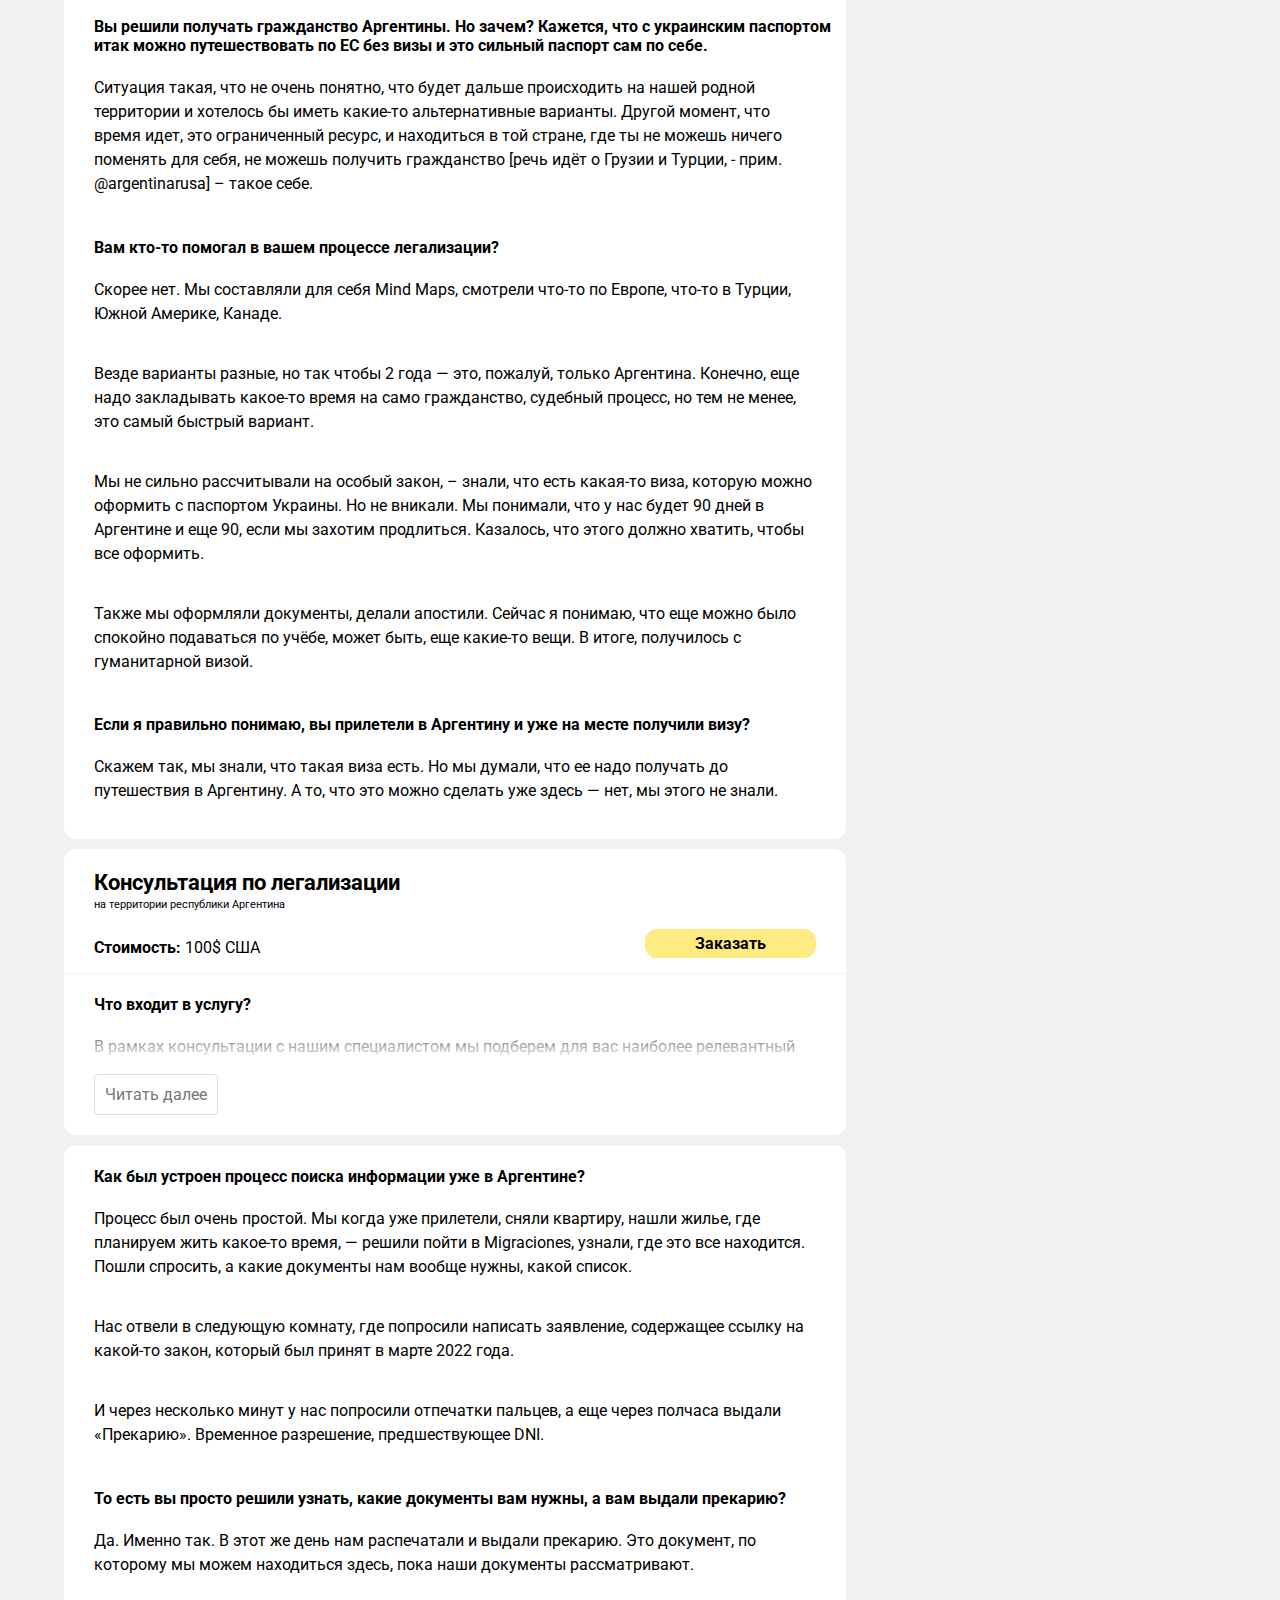
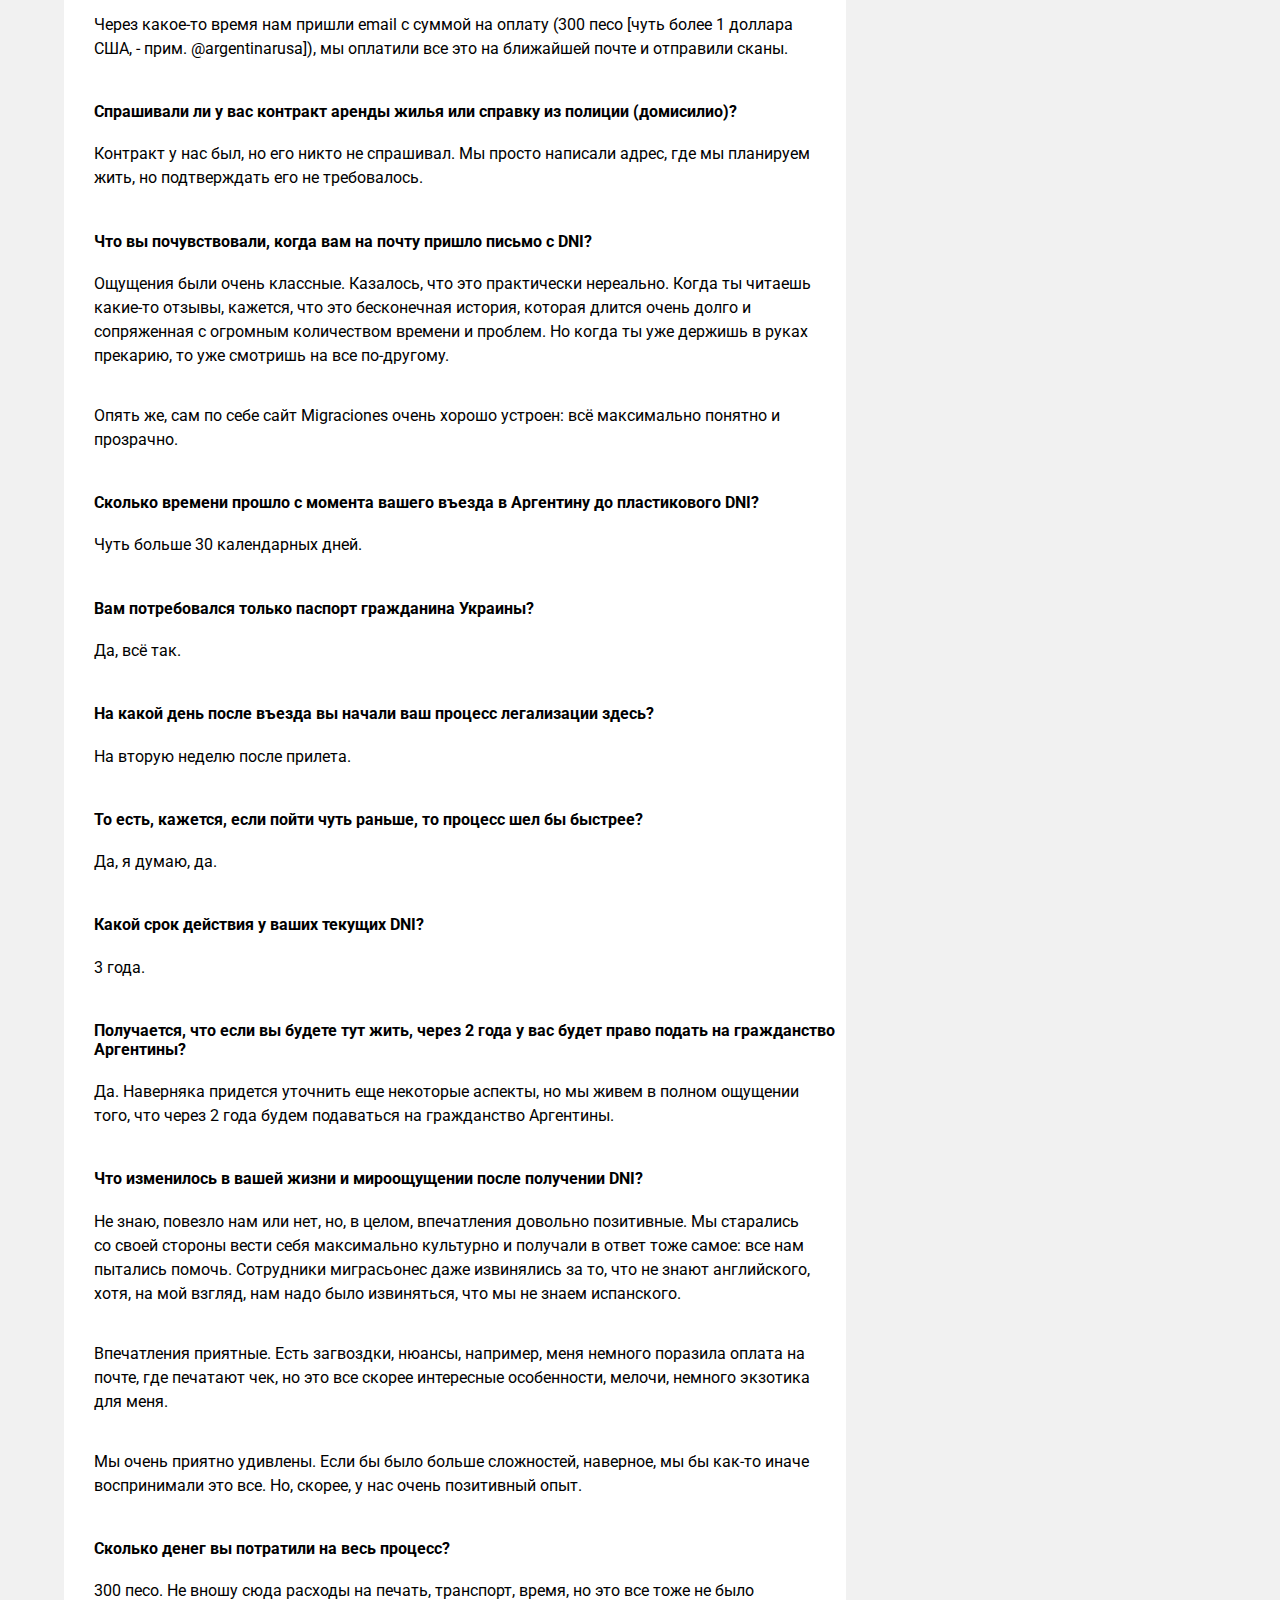
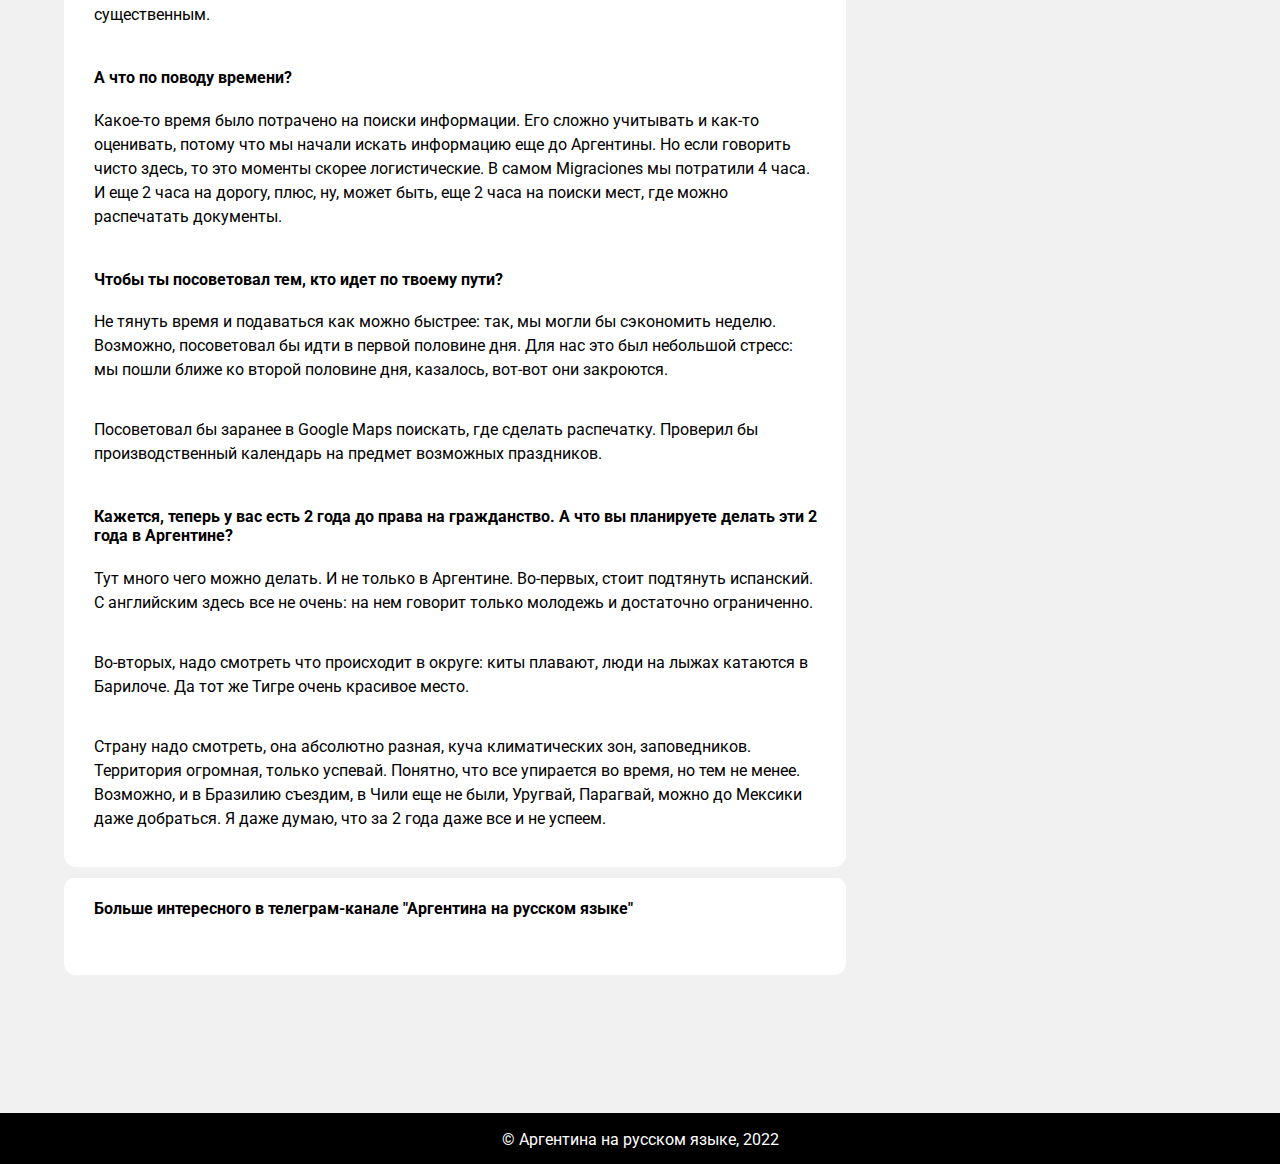
==== commit 716ce754: "Add files via upload" ====
--- a/gumanitarnaya_visa_ukraina_argentina.html
+++ b/gumanitarnaya_visa_ukraina_argentina.html
@@ -8,6 +8,12 @@
     <title>Аргентина на русском языке: юридические услуги в Аргентине</title>
     <link rel="stylesheet" href="style.css">
     <link type="image/x-icon" href="img/favicon.ico" rel="shortcut icon">
+    <link rel="preconnect" href="https://fonts.gstatic.com" crossorigin>
+<link href="https://fonts.googleapis.com/css2?family=Roboto:wght@300;400;700&display=swap" rel="stylesheet">
+<link rel="preconnect" href="https://fonts.googleapis.com">
+<link rel="preconnect" href="https://fonts.gstatic.com" crossorigin>
+<link href="https://fonts.googleapis.com/css2?family=Literata:opsz,wght@7..72,400;7..72,500;7..72,600;7..72,700;7..72,900&display=swap" rel="stylesheet">
+
 
     <!-- Yandex.Metrika counter -->
 <script type="text/javascript" >
--- a/style.css
+++ b/style.css
@@ -63,6 +63,10 @@
     font-size: 0.9rem;
     font-weight: 200;
     margin-top: -15px;
+}
+
+h4 {
+ margin-right: 10px; 
 }
 
 .grid {
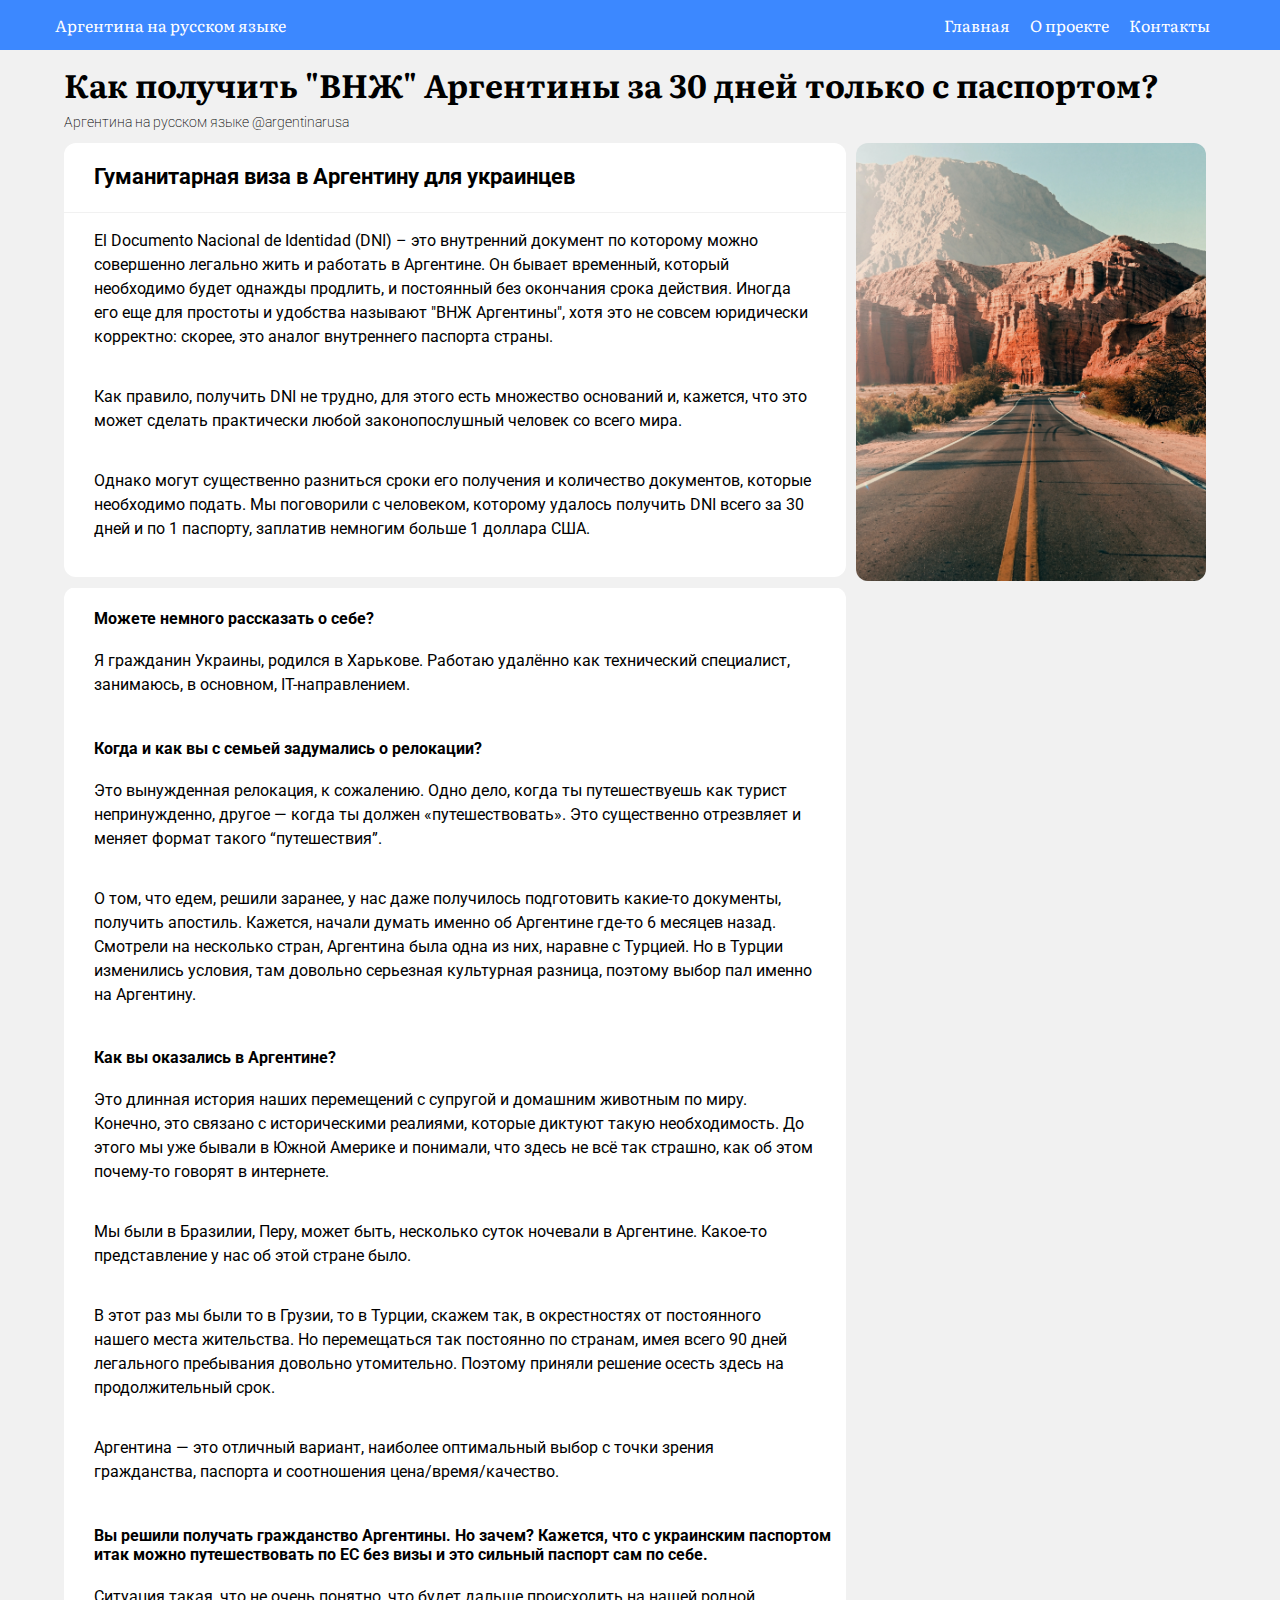
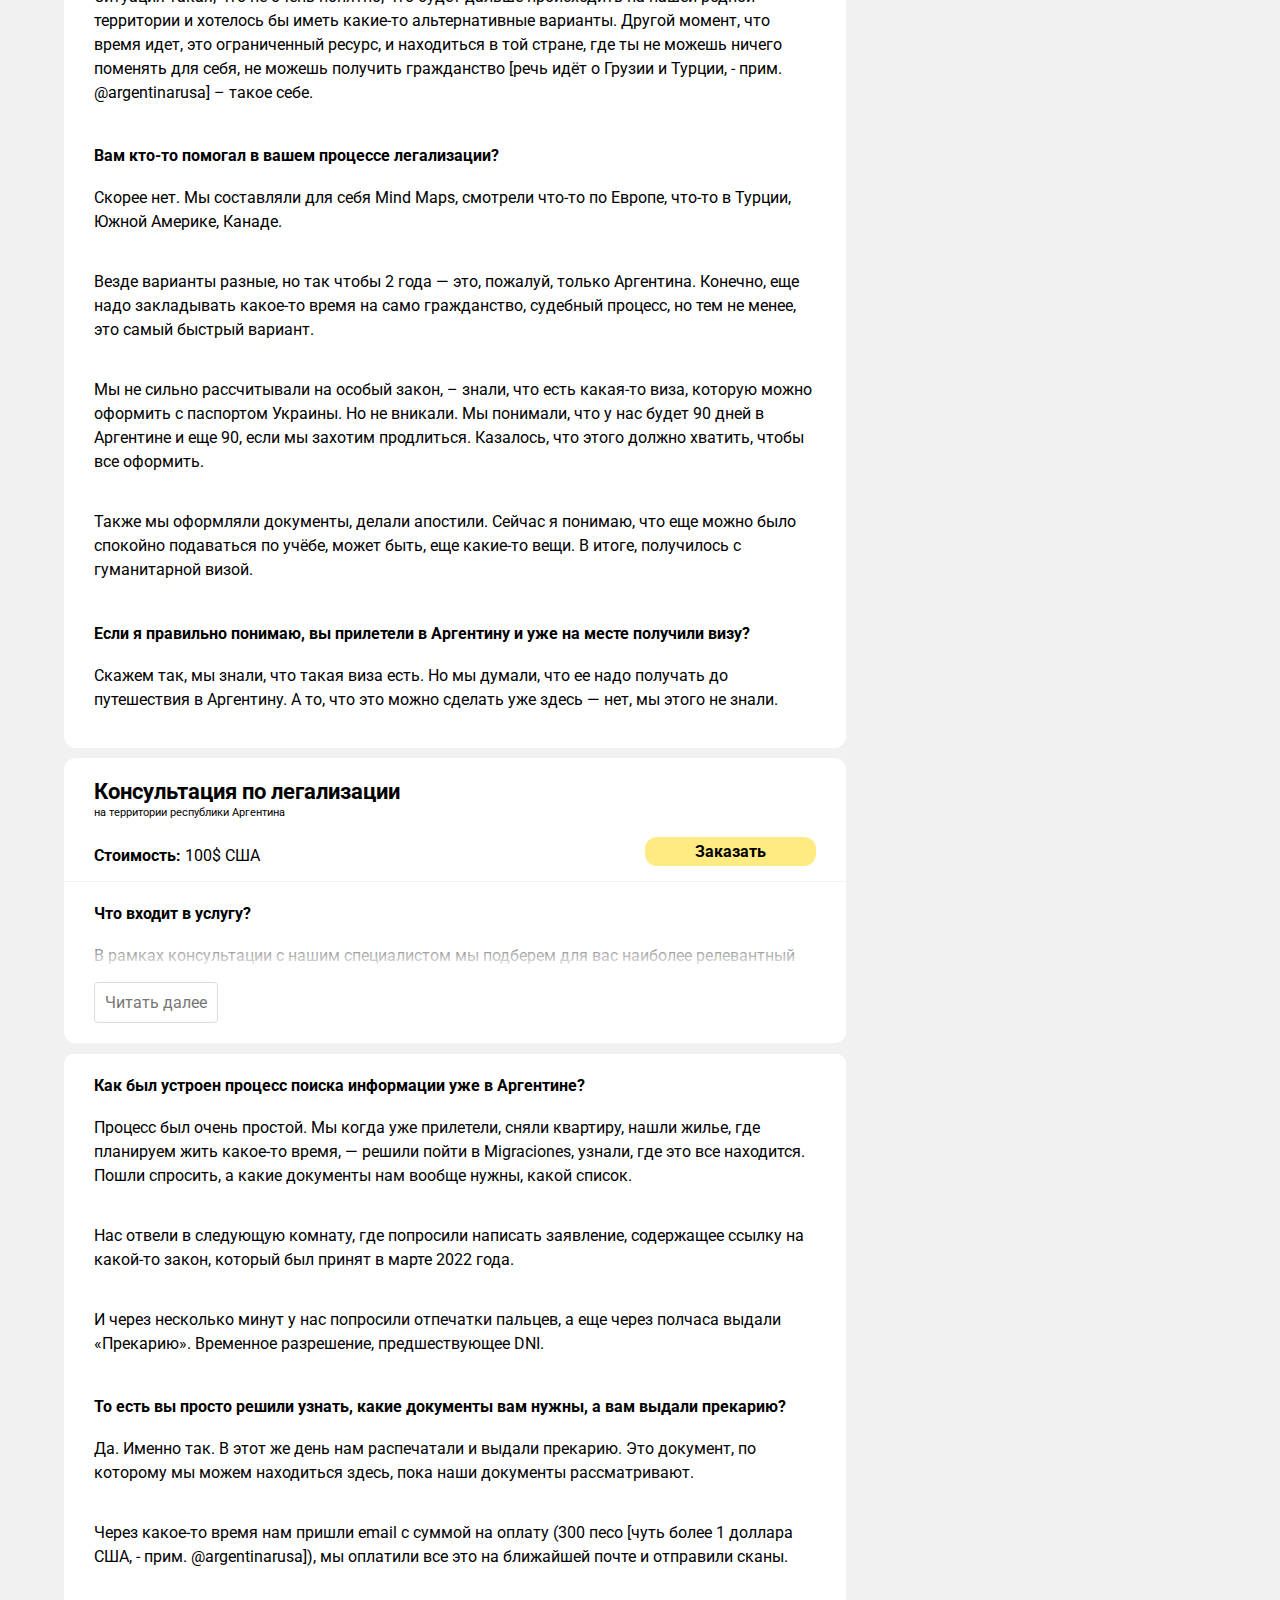
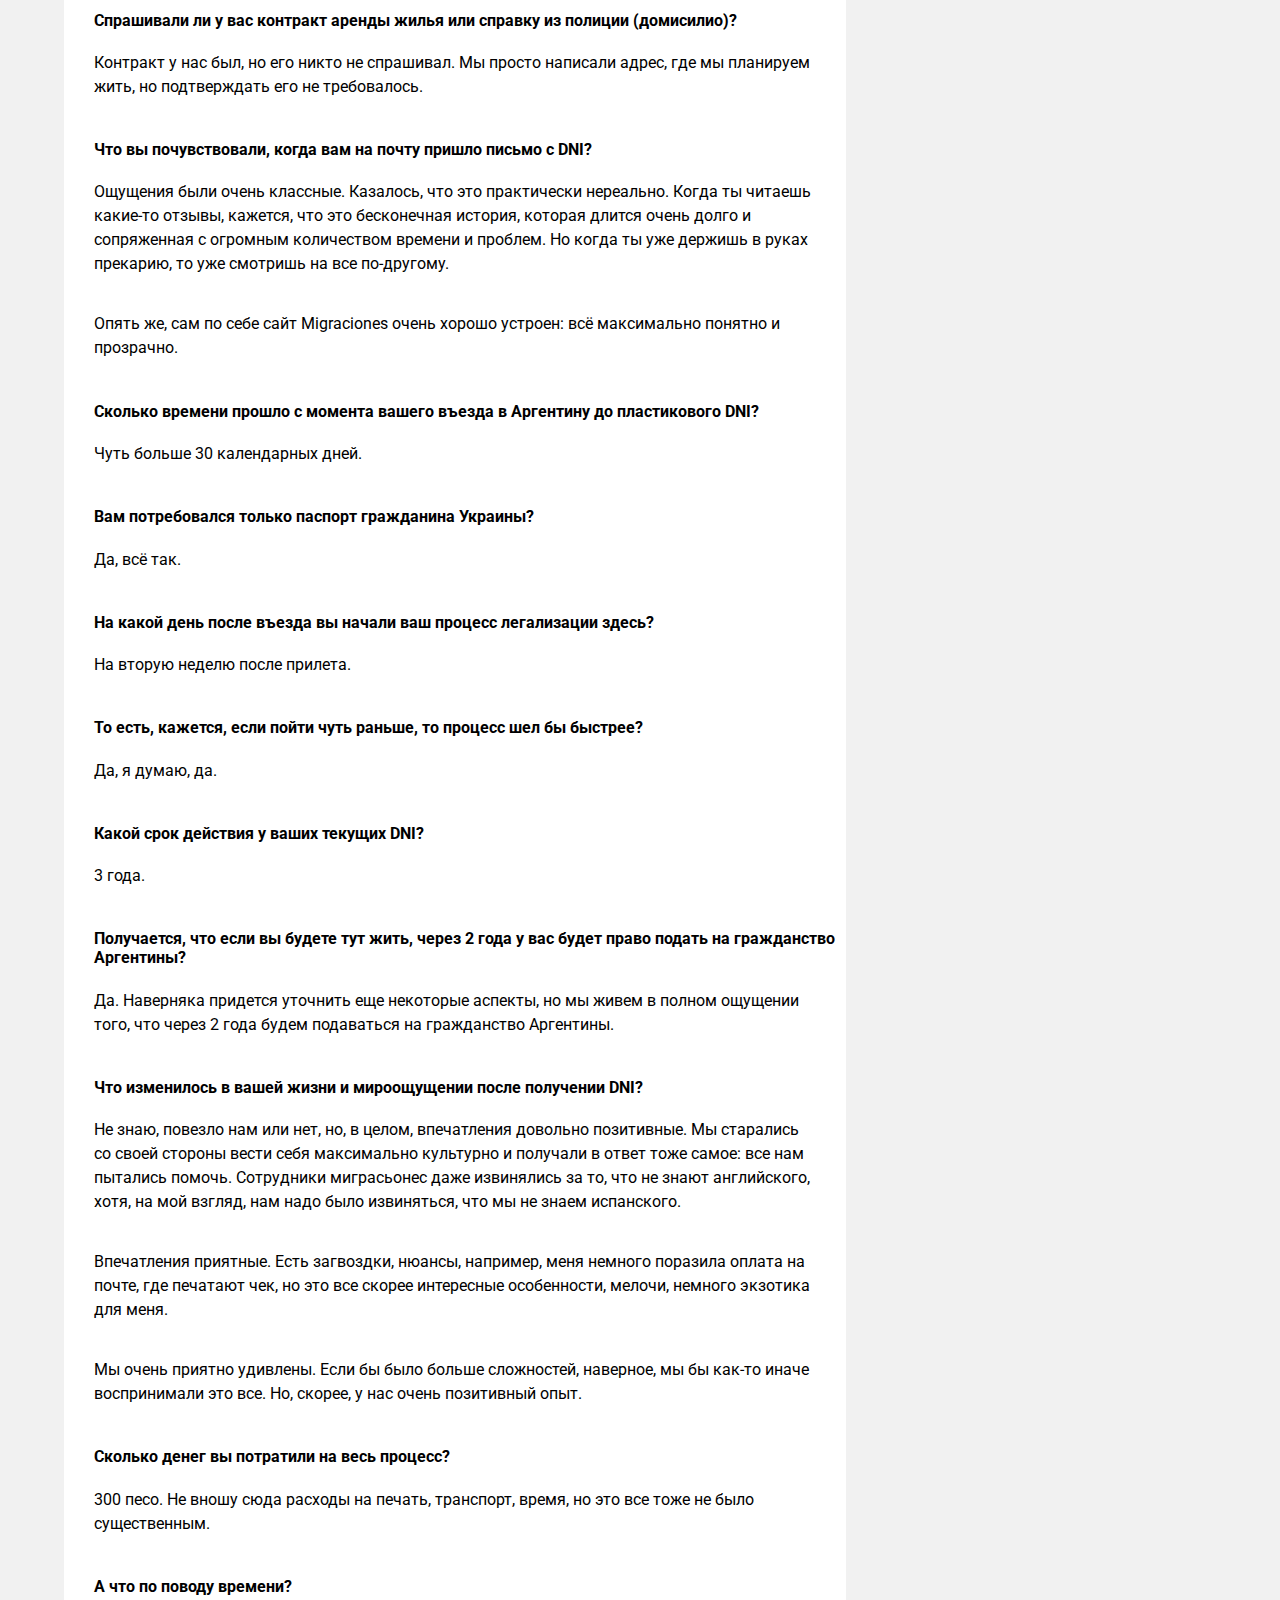
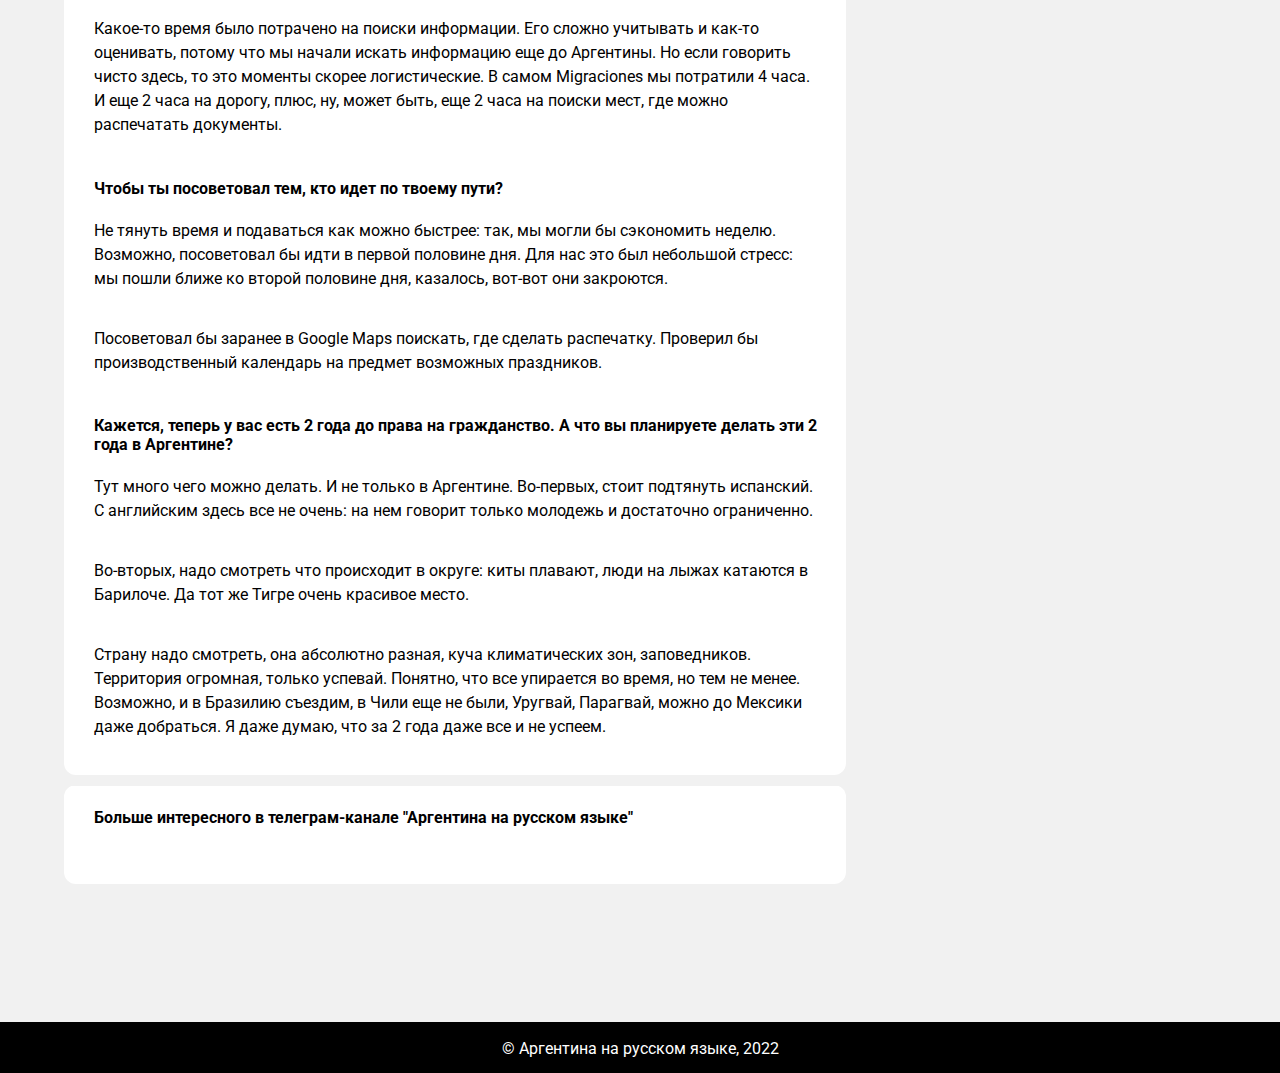
==== commit 962c0098: "Add files via upload" ====
--- a/gumanitarnaya_visa_ukraina_argentina.html
+++ b/gumanitarnaya_visa_ukraina_argentina.html
@@ -3,9 +3,9 @@
 <head>
     <meta charset="UTF-8">
     <meta name="viewport" content="width=device-width, initian-scale=1.0">
-    <meta name="description" content="Юридические услуги в Аргентине">
-    <meta name="keywords" content="Аргентина, адвокат, гражданство, rentista">
-    <title>Аргентина на русском языке: юридические услуги в Аргентине</title>
+    <meta name="description" content="Иммиграция в Аргентину">
+    <meta name="keywords" content="Аргентина, адвокат, гражданство, иммиграция">
+    <title>Аргентина на русском языке: гуманитарная виза и Аргентина</title>
     <link rel="stylesheet" href="style.css">
     <link type="image/x-icon" href="img/favicon.ico" rel="shortcut icon">
     <link rel="preconnect" href="https://fonts.gstatic.com" crossorigin>
@@ -35,19 +35,33 @@
 </head>
 
 <body>
+
     <header>
-
-        <div class="header_section">
-    <div class="index_area"><div class="index"><a href="index.html">Аргентина на русском языке</a></div></div>
-    </div>
-    
-    <div class="header_section">
-        <!--
-    <div class="header_item"><img src="img/gb.svg" alt="english version"></div>
-    <div class="header_item"><img src="img/ru.svg" alt="русская версия"></div>
-        -->
-    </div>
-    
+        <div class="wrapper">
+            <div class="header">
+                <div class="container">
+                    <div class="header_body">
+                        <a href="index.html" class="header_logo">Аргентина на русском языке</a>
+                        <div class="header_burger">
+                            <span></span>
+                        </div>
+                        <nav class="header_menu">
+                            <ul class="header_list">
+                                <li>
+                                    <a href="index.html" class="header_link">Главная</a>
+                                </li>
+                                <li>
+                                    <a href="about.html" class="header_link">О проекте</a>
+                                </li>
+                                <li>
+                                    <a href="contacts.html" class="header_link">Контакты</a>
+                                </li>
+                            </ul>
+                        </nav>
+                    </div>
+                </div>
+             </div>
+       </div>
     </header>
 
 <main>
@@ -55,30 +69,29 @@
 <h1>Как получить "ВНЖ" Аргентины за 30 дней только с паспортом?</h1>
 <h2>Аргентина на русском языке @argentinarusa</h2>
 
-
 <div class="grid">
 
     <div class="left_column">
-
-      
+<!-- Текст + заголовок -->
         <div class="offer">
             <h3 class="title">Гуманитарная виза в Аргентину для украинцев</h3>
             <div class="description">
-            <p class="description_content">El Documento Nacional de Identidad (DNI) – это внутренний документ по которому можно совершенно легально жить и работать в Аргентине. Он бывает временный, который необходимо будет однажды продлить, и постоянный без окончания срока действия. Иногда его еще для простоты и удобства называют "ВНЖ Аргентины", хотя это не совсем юридически корректно: скорее, это аналог внутреннего паспорта страны.
-
-                <p class="description_content">Как правило, получить DNI не трудно, для этого есть множество оснований и, кажется, что это может сделать практически любой законопослушный человек со всего мира. </p>
-                
-                <p class="description_content">Однако могут существенно разниться сроки его получения и количество документов, которые необходимо подать. Мы поговорили с человеком, которому удалось получить DNI всего за 30 дней и по 1 паспорту, заплатив немногим больше 1 доллара США.</p> 
+                <p class="description_content">El Documento Nacional de Identidad (DNI) – это внутренний документ по которому можно совершенно легально жить и работать в Аргентине. Он бывает временный, который необходимо будет однажды продлить, и постоянный без окончания срока действия. Иногда его еще для простоты и удобства называют "ВНЖ Аргентины", хотя это не совсем юридически корректно: скорее, это аналог внутреннего паспорта страны.
+
+                <p class="description_content">
+                    Как правило, получить DNI не трудно, для этого есть множество оснований и, кажется, что это может сделать практически любой законопослушный человек со всего мира. 
+                </p>
+                <p class="description_content">
+                    Однако могут существенно разниться сроки его получения и количество документов, которые необходимо подать. Мы поговорили с человеком, которому удалось получить DNI всего за 30 дней и по 1 паспорту, заплатив немногим больше 1 доллара США.
+                </p> 
                 
                 </p>
-               
-            </div>
-        </div>
-
-        <div class="offer">
-
+            </div>
+        </div>
+<!-- Только текст -->
+        <div class="offer">
             <div class="description">
-            <h4 class="description_title">Можешь немного рассказать о себе?</h4>
+            <h4 class="description_title">Можете немного рассказать о себе?</h4>
             <p class="description_content">
                 Я гражданин Украины, родился в Харькове. Работаю удалённо как технический специалист, занимаюсь, в основном, IT-направлением. 
             </p>
@@ -117,7 +130,7 @@
             <p class="description_content">Скажем так, мы знали, что такая виза есть. Но мы думали, что ее надо получать до путешествия в Аргентину. А то, что это можно сделать уже здесь — нет, мы этого не знали.</p>
             </div>
         </div>
-
+<!-- Медиа блок -->
         <div class="offer">
 
             <h3 class="title">Консультация по легализации</h3>
@@ -136,7 +149,7 @@
                         <p class="description_content"><b>Почему консультация стоит денег и как происходит оплата?</b></p>
                         <p class="description_content">Как правило, нам необходимо детально разобраться в вашем конкретном случае, понять, какие у вас есть возможности для легализации в Аргентине и какие способы будут наиболее оптимальными именно в вашем случае.</p> 
                         <p class="description_content">На текущий момент существует более 15 способов получить резиденцию и затем претендовать на гражданство республики Аргентина. Каждый случай соответствует <a href="http://servicios.infoleg.gob.ar/infolegInternet/anexos/90000-94999/92016/texact.htm" target="_blank">закону Аргентины номер 25.871</a>. Среди них:</p>
-                        <p class="description_content">- Легализация через резиденцию Rentista</p>
+                        <p class="description_content">- <a href="rentista.html">Легализация через резиденцию Rentista</a></p>
                         <p class="description_content">- Легализация по родам</p>
                         <p class="description_content">- Легализация по медицинским основаниям</p>
                         <p class="description_content">- Легализация по гуманитарным причинам</p>
@@ -148,8 +161,7 @@
                 </div>
             </div>
         </div>
-
-        
+<!-- Только текст -->        
         <div class="offer">
 
             <div class="description">
@@ -271,7 +283,7 @@
             </p>
             </div>
         </div>
-
+<!-- Телеграм-виджет -->
         <div class="offer">
 
             <div class="description">
@@ -283,11 +295,10 @@
             </div>
         </div>
 
-
     </div>
 
     <div class="right_column">
-        <img src="img/argentina_obelisk.jpg" class="image">
+        <img src="img/gumanitarnaya_visa.jpg" class="image">
     </div>
 
 </div>
--- a/style.css
+++ b/style.css
@@ -21,48 +21,108 @@
   font-weight: bold;
 }
 
-
-header {
+.container {
+  max-width: 1180px;
+  margin: 0px auto;
+  padding: 0px 10px;
+}
+
+.header {
+  position: fixed;
+  width: 100%;
+  top: 0;
+  left: 0;
+  z-index: 50;
+  font-family: 'Literata', serif;
+}
+
+.header:before {
+  content: '';
+  position: absolute;
+  top: 0;
+  left: 0;
+  width: 100%;
+  height: 100%;
+  background-color: rgb(60,136,255);
+  z-index: 2;
+}
+.header_body {
+  position: relative;
   display: flex;
   justify-content: space-between;
-  padding: 10px;
-  background: rgb(60,136,255);
-  height: 120px;
-  min-width: 400px;
-}
-
-.header_section {
+  height: 50px;
+  align-items: center;
+}
+
+.header_logo {
+  font-weight: medium;
+  font-size: 1rem;
+  color: rgb(255, 255, 255);
+  margin-left: 5px;
+  position: relative;
+  z-index: 3;
+}
+
+.header_logo img {
+  max-width: 100%;
+  display: block;
+}
+
+.header_list {
   display: flex;
-  align-items: center;
-}
-
-.index {
-  padding: 10px;
-  font-family: 'Literata', serif;
-  font-weight: medium;
-  font-size: 2rem;
-  color: rgb(255, 255, 255);
-}
-
-
-
-.header_item {
-  padding: 10px 10px;
-  font-size: 20px;
-  margin-left: 5px;
-
+  margin-right: 10%;
+  padding: 10px 10px 10px 10px;
+  position: relative;
+  z-index: 2;
+}
+
+.header_list li{
+  list-style: none;
+
+}
+.header_link {
+  color:#ffffff;
+  font-size: 1rem;
+  text-decoration: none;
+  white-space: nowrap;
+  margin: 10px;
+}
+
+.header_burger {
+  display:none;
+}
+
+.header_burger.active:before {
+  transform: rotate(45deg);
+  top: 9px;
+}
+.header_burger.active:after {
+  transform: rotate(-45deg);
+  bottom: 9px;
+}
+.header_burger.active span {
+  transform: scale(0);
 }
 
 main {
     padding-left: 5%;
     padding-right: 5%;
     margin-bottom: 10%;
+    margin-top: 60px;
+}
+
+h1 {
+  font-family: 'Literata', serif;
 }
 
 h2 {
     font-size: 0.9rem;
     font-weight: 200;
     margin-top: -15px;
+}
+
+h3 {
+  padding-right: 10px; 
 }
 
 h4 {
@@ -93,12 +153,78 @@
 	.grid {
 		max-width: 640px;
 	} 
-    .right_column {
+  .right_column {
         visibility: hidden;
         display: none;
     }
-}
-
+
+  body.lock {
+    overflow: hidden;
+  } 
+  .header_body {
+    height: 50px;
+  }  
+  .header_logo {
+    font-size: 0.9rem;
+  }
+  .header_burger {
+      display: block;
+      position: relative;
+      width: 30px;
+      height: 20px;
+      position: relative;
+      z-index: 3;
+    }  
+  .header_burger span {
+    position: absolute;
+    background-color: #ffffff;
+    left: 0;
+    width: 100%;
+    height: 2.5px;
+    top: 9px;
+    transition: all 0.3s ease 0s;
+
+    }
+  .header_burger:before,
+  .header_burger:after {
+    content: '';
+    background-color: #ffffff;
+    position: absolute;
+    width: 100%;
+    height: 2.5px;
+    left: 0;
+    transition: all 0.3s ease 0s;
+
+  }
+  .header_burger:before {
+    top: 0;
+  }
+  .header_burger:after {
+    bottom: 0;
+  }
+  .header_menu {
+    position: fixed;
+    top: -110%;
+    left: 0;
+    width: 100%;
+    height: 100%;
+    transition: all 0.3s ease 0s;
+    background-color:rgb(38, 43, 89);
+    padding: 40px 10px 20px 40px;
+  } 
+  .header_menu.active {
+    top: 0;
+  }
+
+  .header_list {
+  display: block;
+  }
+  .header_list li {
+    margin: 0px 0px 20px 0px;
+  }
+  
+
+}
 
 .offer {
     display: grid;
@@ -109,6 +235,7 @@
     background-color: white;
     border-radius: 12px;
     margin-bottom: 10px;
+    min-width: 380px;
 }
 
 
@@ -161,6 +288,7 @@
 .description {
     grid-area: description;
     border-top: 1px solid #F1F1F1;
+    min-width: 380px;
 }
 
 .description_title {
@@ -172,6 +300,7 @@
     padding-bottom: 20px;
     padding-right: 30px;
     line-height: 1.5;
+    min-width: 275px;
 }
 
 .note {
@@ -194,13 +323,27 @@
 
 .image {
     position: sticky;
-    top: 10px;
+    top: 60px;
     border-radius: 12px;
     width: 350px;
 }
 
+.image_block {
+   border-radius: 12px 12px 0 0;
+   object-fit: contain;
+   width: 200%;
+   max-width: 830px;  
+   margin: 0 auto;
+}
+
 
 footer {
+    position: relative;
+    display: block;
+    left: 0;
+    min-width: 420px;
+    width: 100%;
+
     background-color: black;
     color: #8C8C8C;
     height: 40px;
@@ -208,7 +351,6 @@
     vertical-align: middle;
     padding-top: 1px;
     padding-bottom: 10px;
-    min-width: 400px;
 }
 
 .holder {
